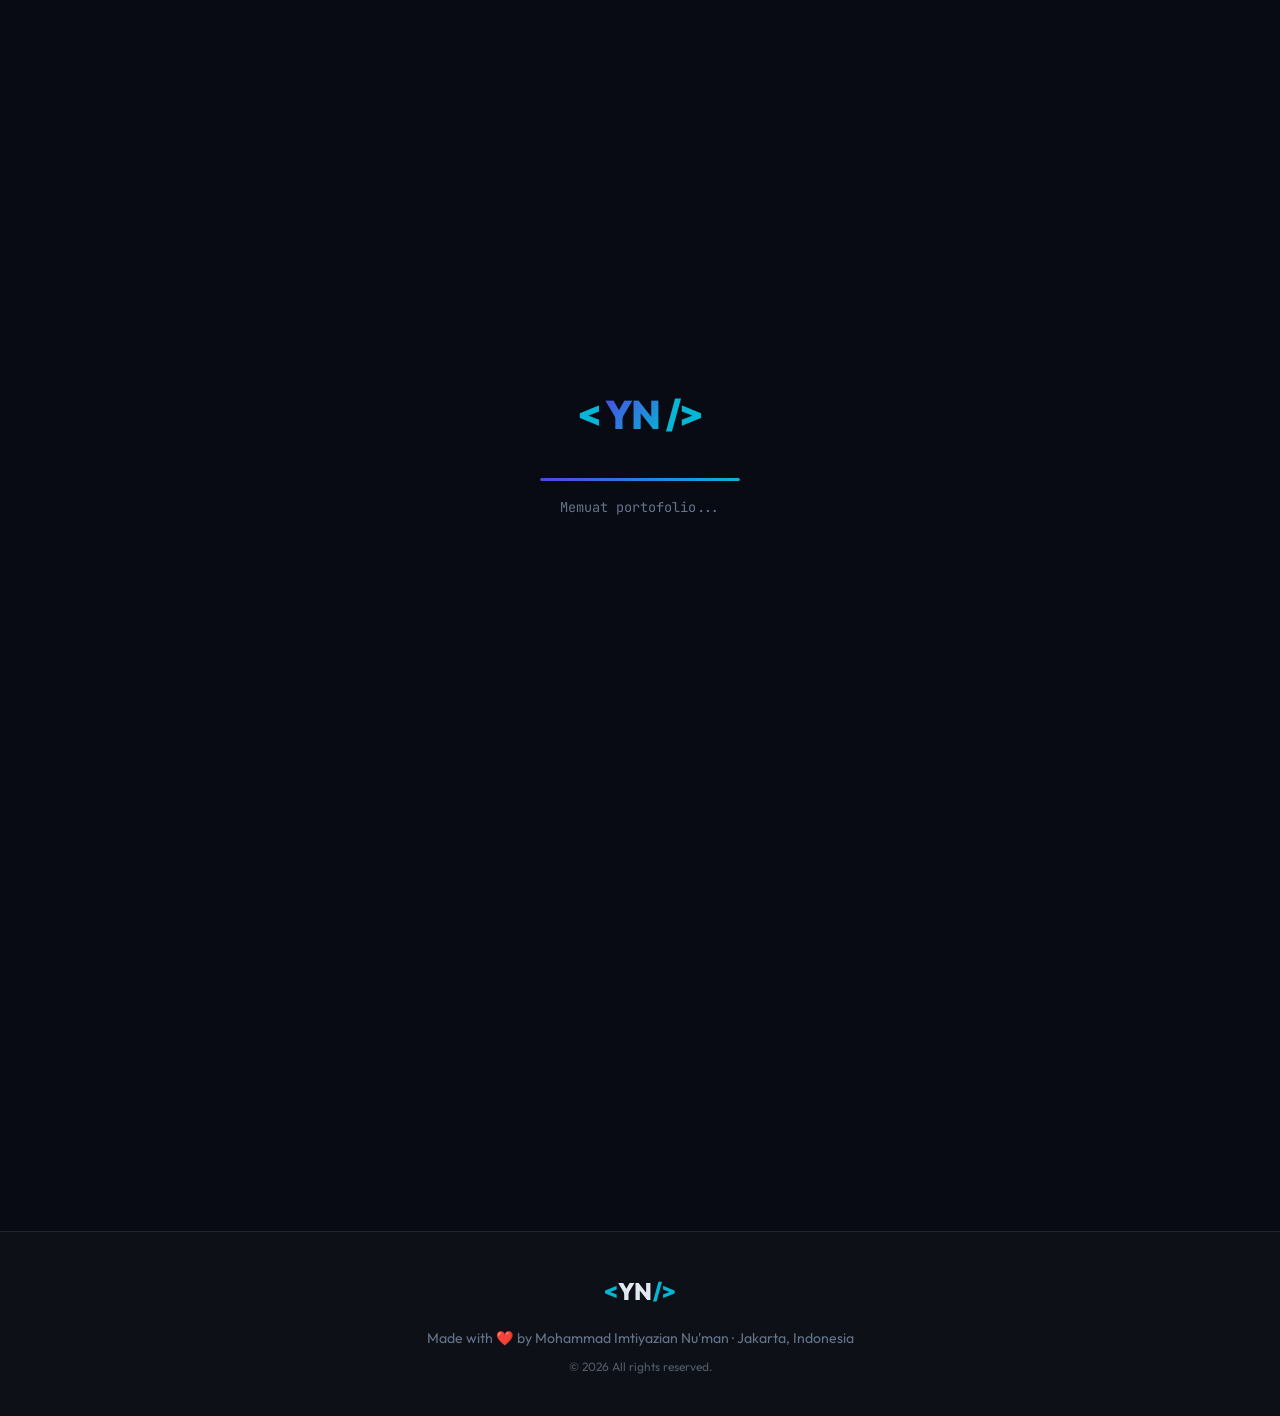
==== about.html @ c8ba0bfe "Add portfolio website Co-authored-by: Copilot <223556219+Copilot@users.noreply.github.com>" ====
<!DOCTYPE html>
<html lang="id" data-lang="id">
<head>
  <meta charset="UTF-8" />
  <meta name="viewport" content="width=device-width, initial-scale=1.0" />
  <title>Tentang Saya | Mohammad Imtiyazian Nu'man</title>
  <meta name="description" content="Tentang Mohammad Imtiyazian Nu'man - Mahasiswa Teknik Informatika, Web Developer, IT Professional." />
  <link rel="preconnect" href="https://fonts.googleapis.com" />
  <link rel="preconnect" href="https://fonts.gstatic.com" crossorigin />
  <link href="https://fonts.googleapis.com/css2?family=Outfit:wght@300;400;500;600;700;800;900&family=JetBrains+Mono:wght@400;500&display=swap" rel="stylesheet" />
  <link rel="stylesheet" href="style.css" />
</head>
<body>

  <!-- ========== CURSOR ========== -->
  <div class="cursor" id="cursor"></div>
  <div class="cursor-follower" id="cursorFollower"></div>

  <!-- ========== LOADER ========== -->
  <div class="loader" id="loader">
    <div class="loader-inner">
      <div class="loader-logo">
        <span class="loader-bracket">&lt;</span>
        <span class="loader-name">YN</span>
        <span class="loader-bracket">/&gt;</span>
      </div>
      <div class="loader-bar-wrapper">
        <div class="loader-bar" id="loaderBar"></div>
      </div>
      <p class="loader-text" data-i18n="loading">Memuat portofolio...</p>
    </div>
  </div>

  <!-- ========== NAVBAR ========== -->
  <nav class="navbar" id="navbar">
    <div class="nav-container">
      <a href="index.html" class="nav-logo">
        <span class="logo-bracket">&lt;</span>YN<span class="logo-bracket">/&gt;</span>
      </a>
      <ul class="nav-links" id="navLinks">
        <li><a href="about.html" class="nav-link active-nav" data-i18n="nav.about">Tentang</a></li>
        <li><a href="skills.html" class="nav-link" data-i18n="nav.skills">Skills</a></li>
        <li><a href="experience.html" class="nav-link" data-i18n="nav.experience">Pengalaman</a></li>
        <li><a href="education.html" class="nav-link" data-i18n="nav.education">Pendidikan</a></li>
        <li><a href="organization.html" class="nav-link" data-i18n="nav.organization">Organisasi</a></li>
        <li><a href="certifications.html" class="nav-link" data-i18n="nav.certifications">Sertifikasi</a></li>
        <li><a href="contact.html" class="nav-link nav-cta" data-i18n="nav.contact">Kontak</a></li>
      </ul>
      <div class="nav-right">
        <!-- Language Toggle (one-click) -->
        <button class="lang-toggle" id="langToggle" aria-label="Switch Language">
          <span class="lang-label" id="langLabel">ID</span>
          <span class="lang-divider">|</span>
          <span class="lang-other" id="langOther">EN</span>
        </button>
        <button class="hamburger" id="hamburger" aria-label="Menu">
          <span></span><span></span><span></span>
        </button>
      </div>
    </div>
  </nav>

  <!-- ========== MAIN CONTENT ========== -->
  <main class="page-main">
    <div class="container">

      <!-- Breadcrumb / Back -->
      <a href="index.html" class="page-nav-back" data-i18n="back.home">← Kembali ke Beranda</a>

      <!-- Page Hero Header -->
      <header class="page-hero" data-aos="fade-up">
        <div class="page-hero-badge">
          <span class="badge-dot"></span>
          <span>// 01. about_me</span>
        </div>
        <h1 class="page-hero-title">
          <span data-i18n="about.title">Tentang</span> <span class="gradient-text" data-i18n="about.title2">Saya</span>
        </h1>
        <p class="page-hero-sub" data-i18n="about.sub">
          Mengenal lebih dekat latar belakang, karakter, dan minat saya
        </p>
      </header>

      <!-- About Grid Content -->
      <div class="about-grid">
        <div class="about-text" data-aos="fade-right">
          <p class="about-paragraph" data-i18n="about.p1">
            Saya adalah <strong>mahasiswa tingkat akhir Teknik Informatika</strong> di Universitas Budi Luhur,
            Jakarta. Dengan latar belakang pendidikan di bidang <strong>Teknik Komputer dan Jaringan</strong>,
            saya memiliki fondasi yang kuat di dunia IT.
          </p>
          <p class="about-paragraph" data-i18n="about.p2">
            Saya memiliki pengalaman profesional selama <strong>1+ tahun</strong> sebagai KYC Agent di
            <strong>PT. GoTo Gojek Tokopedia</strong> dan pengalaman sebagai <strong>IT Consultant Intern</strong>
            di PT. Tijari Teknologi Automasi. Saya sangat passionate dalam Web Development,
            administrasi jaringan, dan pengembangan solusi IT.
          </p>
          <p class="about-paragraph" data-i18n="about.p3">
            Sebagai pribadi, saya adalah seorang <strong>pemikir logis</strong>, pekerja tim yang baik, dan
            mampu bekerja di bawah tekanan. Saya selalu berkomitmen untuk terus belajar dan berkembang
            secara profesional.
          </p>
          <div class="about-info-grid">
            <div class="info-item">
              <span class="info-label">📍 <span data-i18n="about.loc.label">Lokasi</span></span>
              <span class="info-value">Jakarta Barat</span>
            </div>
            <div class="info-item">
              <span class="info-label">🎓 <span data-i18n="about.status.label">Status</span></span>
              <span class="info-value" data-i18n="about.status.val">Mahasiswa Tingkat Akhir</span>
            </div>
            <div class="info-item">
              <span class="info-label">📧 Email</span>
              <a href="https://mail.google.com/mail/?view=cm&fs=1&to=mohammadzyan30@gmail.com" target="_blank" rel="noopener noreferrer" class="info-value">mohammadzyan30@gmail.com</a>
            </div>
            <div class="info-item">
              <span class="info-label">📱 Phone / WA</span>
              <a href="https://wa.me/6281382473906" target="_blank" rel="noopener noreferrer" class="info-value">081382473906</a>
            </div>
            <div class="info-item" style="grid-column: 1 / -1;">
              <span class="info-label">💼 LinkedIn</span>
              <a href="https://www.linkedin.com/in/imtiyazian" target="_blank" rel="noopener noreferrer" class="info-value" style="display: inline-flex; align-items: center; gap: 0.45rem;">
                <svg viewBox="0 0 24 24" fill="#0a66c2" width="16" height="16"><path d="M16 8a6 6 0 0 1 6 6v7h-4v-7a2 2 0 0 0-2-2 2 2 0 0 0-2 2v7h-4v-7a6 6 0 0 1 6-6z"/><rect x="2" y="9" width="4" height="12"/><circle cx="4" cy="4" r="2"/></svg>
                <span>linkedin.com/in/imtiyazian</span>
              </a>
            </div>
          </div>

          <div style="margin-top: 2rem; display: flex; gap: 1rem; flex-wrap: wrap;">
            <a href="CV/CV-MOHAMMAD%20IMTIYAZIAN%20NU'MAN.pdf" target="_blank" class="btn btn-ghost" id="about-cv-btn">
              <svg viewBox="0 0 24 24" fill="none" stroke="currentColor" stroke-width="2" width="17" height="17"><path d="M14 2H6a2 2 0 0 0-2 2v16a2 2 0 0 0 2 2h12a2 2 0 0 0 2-2V8z"/><polyline points="14 2 14 8 20 8"/><line x1="16" y1="13" x2="8" y2="13"/><line x1="16" y1="17" x2="8" y2="17"/></svg>
              <span data-i18n="hero.cta.cv">Lihat CV</span>
            </a>
            <a href="skills.html" class="btn btn-primary">
              <span data-i18n="nav.skills">Skills</span>
              <svg viewBox="0 0 24 24" fill="none" stroke="currentColor" stroke-width="2" width="17" height="17"><path d="M5 12h14M12 5l7 7-7 7"/></svg>
            </a>
          </div>
        </div>

        <div class="about-traits" data-aos="fade-left">
          <div class="about-profile-card glass-card" style="margin-bottom: 1.5rem; text-align: center; padding: 2rem;">
            <div style="width: 140px; height: 140px; border-radius: 50%; overflow: hidden; margin: 0 auto 1.25rem; border: 3px solid rgba(6,182,212,0.4); box-shadow: 0 0 25px rgba(6,182,212,0.25);">
              <img src="image/zian.jpeg" alt="Mohammad Imtiyazian Nu'man" style="width: 100%; height: 100%; object-fit: cover; object-position: center 48%; display: block;" />
            </div>
            <h3 style="font-size: 1.25rem; font-weight: 700; color: var(--text);">Mohammad Imtiyazian Nu'man</h3>
            <p style="color: var(--secondary); font-size: 0.9rem; font-weight: 500; margin-top: 0.25rem;">IT Professional & Web Developer</p>
            <div style="margin-top: 1.25rem; display: flex; justify-content: center;">
              <a href="https://www.linkedin.com/in/imtiyazian" target="_blank" rel="noopener noreferrer" class="btn btn-ghost" style="padding: 0.5rem 1.4rem; font-size: 0.85rem; height: 38px; border-color: rgba(10, 102, 194, 0.4); color: #60a5fa;">
                <svg viewBox="0 0 24 24" fill="#0a66c2" width="16" height="16"><path d="M16 8a6 6 0 0 1 6 6v7h-4v-7a2 2 0 0 0-2-2 2 2 0 0 0-2 2v7h-4v-7a6 6 0 0 1 6-6z"/><rect x="2" y="9" width="4" height="12"/><circle cx="4" cy="4" r="2"/></svg>
                <span>Lihat Profil LinkedIn</span>
              </a>
            </div>
          </div>

          <div class="traits-card glass-card">
            <h3 class="traits-title" data-i18n="about.traits.title">Karakter</h3>
            <div class="trait-list">
              <div class="trait-item">
                <div class="trait-icon">🧠</div>
                <div>
                  <div class="trait-name" data-i18n="trait1.name">Pemikir Logis</div>
                  <div class="trait-desc" data-i18n="trait1.desc">Analitis dalam memecahkan masalah</div>
                </div>
              </div>
              <div class="trait-item">
                <div class="trait-icon">🤝</div>
                <div>
                  <div class="trait-name" data-i18n="trait2.name">Team Player</div>
                  <div class="trait-desc" data-i18n="trait2.desc">Kolaboratif dan komunikatif</div>
                </div>
              </div>
              <div class="trait-item">
                <div class="trait-icon">⚡</div>
                <div>
                  <div class="trait-name" data-i18n="trait3.name">Fast Learner</div>
                  <div class="trait-desc" data-i18n="trait3.desc">Cepat adaptasi & belajar hal baru</div>
                </div>
              </div>
              <div class="trait-item">
                <div class="trait-icon">🎯</div>
                <div>
                  <div class="trait-name" data-i18n="trait4.name">Detail-Oriented</div>
                  <div class="trait-desc" data-i18n="trait4.desc">Teliti dan bertanggung jawab</div>
                </div>
              </div>
              <div class="trait-item">
                <div class="trait-icon">💪</div>
                <div>
                  <div class="trait-name" data-i18n="trait5.name">Tahan Tekanan</div>
                  <div class="trait-desc" data-i18n="trait5.desc">Konsisten dalam deadline ketat</div>
                </div>
              </div>
            </div>
          </div>
        </div>
      </div>

    </div>
  </main>

  <!-- ========== FOOTER ========== -->
  <footer class="footer">
    <div class="container">
      <div class="footer-content">
        <div class="footer-logo">
          <span class="logo-bracket">&lt;</span>YN<span class="logo-bracket">/&gt;</span>
        </div>
        <p class="footer-text">
          Made with ❤️ by Mohammad Imtiyazian Nu'man · Jakarta, Indonesia
        </p>
        <p class="footer-copy">© 2026 All rights reserved.</p>
      </div>
    </div>
  </footer>

  <script src="script.js"></script>
</body>
</html>
---- style.css ----
/* ==========================================
   ROOT & RESET
   ========================================== */
*, *::before, *::after {
  margin: 0;
  padding: 0;
  box-sizing: border-box;
}

:root {
  --primary: #4f46e5;
  --primary-light: #6366f1;
  --secondary: #06b6d4;
  --accent: #a78bfa;
  --success: #10b981;
  --danger: #f43f5e;
  --warning: #f97316;

  --bg: #080b14;
  --bg-2: #0d1117;
  --bg-card: rgba(255,255,255,0.03);
  --bg-card-hover: rgba(255,255,255,0.06);
  --border: rgba(255,255,255,0.08);
  --border-hover: rgba(99,102,241,0.4);

  --text: #e2e8f0;
  --text-muted: #64748b;
  --text-subtle: #94a3b8;

  --font: 'Outfit', sans-serif;
  --font-mono: 'JetBrains Mono', monospace;

  --radius: 16px;
  --radius-sm: 8px;
  --radius-lg: 24px;
  --radius-xl: 32px;

  --shadow: 0 4px 24px rgba(0,0,0,0.4);
  --shadow-lg: 0 8px 48px rgba(0,0,0,0.6);
  --shadow-glow: 0 0 40px rgba(79,70,229,0.15);

  --transition: all 0.3s cubic-bezier(0.4, 0, 0.2, 1);
  --transition-fast: all 0.15s ease;
  --transition-slow: all 0.5s cubic-bezier(0.4, 0, 0.2, 1);
}

html {
  scroll-behavior: smooth;
  overflow-x: hidden;
}

body {
  font-family: var(--font);
  background: var(--bg);
  color: var(--text);
  overflow-x: hidden;
  line-height: 1.6;
  cursor: none;
}

::selection {
  background: rgba(79,70,229,0.4);
  color: white;
}

img { max-width: 100%; }

a {
  text-decoration: none;
  color: inherit;
}

/* ==========================================
   SCROLLBAR
   ========================================== */
::-webkit-scrollbar { width: 6px; }
::-webkit-scrollbar-track { background: var(--bg); }
::-webkit-scrollbar-thumb {
  background: linear-gradient(180deg, var(--primary), var(--secondary));
  border-radius: 3px;
}

/* ==========================================
   CUSTOM CURSOR
   ========================================== */
.cursor {
  width: 10px;
  height: 10px;
  background: var(--secondary);
  border-radius: 50%;
  position: fixed;
  top: 0; left: 0;
  pointer-events: none;
  z-index: 9999;
  transform: translate(-50%, -50%);
  transition: transform 0.1s ease, background 0.3s;
  mix-blend-mode: screen;
}

.cursor-follower {
  width: 32px;
  height: 32px;
  border: 1.5px solid rgba(99,102,241,0.6);
  border-radius: 50%;
  position: fixed;
  top: 0; left: 0;
  pointer-events: none;
  z-index: 9998;
  transform: translate(-50%, -50%);
  transition: all 0.15s cubic-bezier(0.4, 0, 0.2, 1);
}

.cursor.active {
  transform: translate(-50%, -50%) scale(2);
  background: var(--primary);
}

.cursor-follower.active {
  width: 48px;
  height: 48px;
  border-color: var(--primary);
  opacity: 0.5;
}

/* ==========================================
   LOADER
   ========================================== */
.loader {
  position: fixed;
  inset: 0;
  background: var(--bg);
  z-index: 10000;
  display: flex;
  align-items: center;
  justify-content: center;
  transition: opacity 0.6s ease, visibility 0.6s ease;
}

.loader.hidden {
  opacity: 0;
  visibility: hidden;
}

.loader-inner {
  text-align: center;
}

.loader-logo {
  font-size: 2.5rem;
  font-weight: 800;
  margin-bottom: 2rem;
  letter-spacing: -1px;
}

.loader-bracket {
  color: var(--secondary);
}

.loader-name {
  background: linear-gradient(135deg, var(--primary), var(--secondary));
  -webkit-background-clip: text;
  -webkit-text-fill-color: transparent;
  background-clip: text;
}

.loader-bar-wrapper {
  width: 200px;
  height: 3px;
  background: rgba(255,255,255,0.08);
  border-radius: 99px;
  overflow: hidden;
  margin: 0 auto 1rem;
}

.loader-bar {
  height: 100%;
  background: linear-gradient(90deg, var(--primary), var(--secondary));
  border-radius: 99px;
  width: 0%;
  animation: loadProgress 1.5s ease forwards;
}

@keyframes loadProgress {
  0% { width: 0%; }
  100% { width: 100%; }
}

.loader-text {
  color: var(--text-muted);
  font-size: 0.85rem;
  font-family: var(--font-mono);
}

/* ==========================================
   NAVBAR
   ========================================== */
.navbar {
  position: fixed;
  top: 0;
  left: 0;
  right: 0;
  z-index: 1000;
  padding: 1rem 0;
  transition: var(--transition);
}

.navbar.scrolled {
  background: rgba(8,11,20,0.85);
  backdrop-filter: blur(20px);
  -webkit-backdrop-filter: blur(20px);
  border-bottom: 1px solid var(--border);
  padding: 0.75rem 0;
}

.nav-container {
  max-width: 1200px;
  margin: 0 auto;
  padding: 0 2rem;
  display: flex;
  align-items: center;
  justify-content: space-between;
}

.nav-logo {
  font-size: 1.4rem;
  font-weight: 800;
  letter-spacing: -1px;
  cursor: pointer;
}

.logo-bracket {
  color: var(--secondary);
}

.nav-links {
  list-style: none;
  display: flex;
  align-items: center;
  gap: 0.25rem;
}

.nav-link {
  padding: 0.5rem 0.9rem;
  font-size: 0.9rem;
  font-weight: 500;
  color: var(--text-subtle);
  border-radius: var(--radius-sm);
  transition: var(--transition-fast);
  position: relative;
}

.nav-link::after {
  content: '';
  position: absolute;
  bottom: 2px;
  left: 50%;
  transform: translateX(-50%);
  width: 0;
  height: 2px;
  background: linear-gradient(90deg, var(--primary), var(--secondary));
  border-radius: 99px;
  transition: width 0.3s ease;
}

.nav-link:hover {
  color: var(--text);
}

.nav-link:hover::after {
  width: 70%;
}

.nav-link.nav-cta {
  background: linear-gradient(135deg, var(--primary), var(--primary-light));
  color: white;
  padding: 0.5rem 1.2rem;
  border-radius: 99px;
  font-weight: 600;
}

.nav-link.nav-cta::after { display: none; }

.nav-link.nav-cta:hover {
  transform: translateY(-1px);
  box-shadow: 0 4px 16px rgba(79,70,229,0.4);
}

/* Language Toggle (one-click pill) */
.lang-toggle {
  display: flex;
  align-items: center;
  gap: 0.35rem;
  background: rgba(255,255,255,0.05);
  border: 1px solid var(--border);
  border-radius: 99px;
  padding: 0.38rem 0.9rem;
  cursor: none;
  color: var(--text-subtle);
  font-family: var(--font);
  font-size: 0.82rem;
  font-weight: 600;
  transition: var(--transition);
  white-space: nowrap;
  position: relative;
  overflow: hidden;
}

.lang-toggle::before {
  content: '';
  position: absolute;
  inset: 0;
  background: linear-gradient(135deg, rgba(79,70,229,0.15), rgba(6,182,212,0.15));
  opacity: 0;
  transition: opacity 0.3s;
}

.lang-toggle:hover::before { opacity: 1; }

.lang-toggle:hover {
  border-color: var(--primary);
  color: var(--text);
  transform: translateY(-1px);
  box-shadow: 0 4px 12px rgba(79,70,229,0.2);
}

.lang-toggle:active { transform: scale(0.96); }

.lang-label {
  color: var(--secondary);
  font-weight: 700;
}

.lang-divider {
  color: var(--border);
  font-weight: 300;
  margin: 0 0.1rem;
}

.lang-other {
  color: var(--text-muted);
  font-weight: 500;
}

.nav-right {
  display: flex;
  align-items: center;
  gap: 0.75rem;
}

.hamburger {
  display: none;
  flex-direction: column;
  gap: 5px;
  background: none;
  border: none;
  cursor: none;
  padding: 4px;
}

.hamburger span {
  display: block;
  width: 24px;
  height: 2px;
  background: var(--text);
  border-radius: 99px;
  transition: var(--transition);
}

.hamburger.open span:nth-child(1) {
  transform: translateY(7px) rotate(45deg);
}
.hamburger.open span:nth-child(2) {
  opacity: 0;
}
.hamburger.open span:nth-child(3) {
  transform: translateY(-7px) rotate(-45deg);
}

/* ==========================================
   HERO
   ========================================== */
.hero {
  min-height: 100vh;
  display: flex;
  align-items: center;
  position: relative;
  overflow: hidden;
  padding: 6rem 0 4rem;
}

.hero-bg {
  position: absolute;
  inset: 0;
  pointer-events: none;
}

.hero-grid {
  position: absolute;
  inset: 0;
  background-image:
    linear-gradient(rgba(255,255,255,0.03) 1px, transparent 1px),
    linear-gradient(90deg, rgba(255,255,255,0.03) 1px, transparent 1px);
  background-size: 60px 60px;
  mask-image: radial-gradient(ellipse 80% 80% at 50% 0%, black 30%, transparent 100%);
}

.hero-orb {
  position: absolute;
  border-radius: 50%;
  filter: blur(80px);
  opacity: 0.12;
}

.hero-orb-1 {
  width: 600px; height: 600px;
  top: -150px; left: -100px;
  background: var(--primary);
  animation: orbFloat 8s ease-in-out infinite;
}

.hero-orb-2 {
  width: 400px; height: 400px;
  top: 100px; right: 0;
  background: var(--secondary);
  animation: orbFloat 10s ease-in-out infinite reverse;
}

.hero-orb-3 {
  width: 300px; height: 300px;
  bottom: 0; left: 40%;
  background: var(--accent);
  animation: orbFloat 12s ease-in-out infinite;
}

@keyframes orbFloat {
  0%, 100% { transform: translateY(0) scale(1); }
  50% { transform: translateY(-30px) scale(1.05); }
}

.hero-container {
  max-width: 1200px;
  margin: 0 auto;
  padding: 0 2rem;
  display: grid;
  grid-template-columns: 1fr 1fr;
  gap: 4rem;
  align-items: center;
  position: relative;
  z-index: 1;
}

.hero-badge {
  display: inline-flex;
  align-items: center;
  gap: 0.5rem;
  background: rgba(16,185,129,0.1);
  border: 1px solid rgba(16,185,129,0.25);
  color: var(--success);
  padding: 0.4rem 1rem;
  border-radius: 99px;
  font-size: 0.8rem;
  font-weight: 500;
  margin-bottom: 1.5rem;
}

.badge-dot {
  width: 8px;
  height: 8px;
  background: var(--success);
  border-radius: 50%;
  animation: pulse-dot 2s ease-in-out infinite;
}

@keyframes pulse-dot {
  0%, 100% { opacity: 1; transform: scale(1); }
  50% { opacity: 0.5; transform: scale(0.8); }
}

/* Hero Name Block - Wide Horizontal */
.hero-name-block {
  margin-bottom: 1.5rem;
}

.hero-greeting {
  font-size: 1.1rem;
  font-weight: 500;
  color: var(--text-muted);
  margin-bottom: 0.25rem;
  font-family: var(--font-mono);
  letter-spacing: 2px;
  text-transform: uppercase;
}

.hero-title {
  display: flex;
  flex-wrap: wrap;
  gap: 0.3em;
  align-items: baseline;
  line-height: 1.1;
  margin: 0;
}

.name-word {
  display: inline-block;
  font-weight: 900;
  letter-spacing: -2px;
  white-space: nowrap;
}

.name-word-1 {
  font-size: clamp(2.2rem, 4.5vw, 3.8rem);
  color: var(--text);
}

.name-word-2 {
  font-size: clamp(2.2rem, 4.5vw, 3.8rem);
  background: linear-gradient(135deg, var(--primary-light), var(--secondary));
  -webkit-background-clip: text;
  -webkit-text-fill-color: transparent;
  background-clip: text;
}

.name-word-3 {
  font-size: clamp(2.2rem, 4.5vw, 3.8rem);
  background: linear-gradient(135deg, var(--secondary), var(--accent));
  -webkit-background-clip: text;
  -webkit-text-fill-color: transparent;
  background-clip: text;
}

.name-apostrophe {
  -webkit-text-fill-color: inherit;
}

.gradient-text {
  background: linear-gradient(135deg, var(--primary-light), var(--secondary));
  -webkit-background-clip: text;
  -webkit-text-fill-color: transparent;
  background-clip: text;
}

.gradient-text-2 {
  background: linear-gradient(135deg, var(--secondary), var(--accent));
  -webkit-background-clip: text;
  -webkit-text-fill-color: transparent;
  background-clip: text;
}

.hero-roles {
  font-family: var(--font-mono);
  font-size: 1rem;
  color: var(--text-subtle);
  margin-bottom: 1.5rem;
  padding: 0.8rem 1.2rem;
  background: rgba(255,255,255,0.03);
  border: 1px solid var(--border);
  border-radius: var(--radius-sm);
  display: inline-block;
}

.role-prefix, .role-suffix {
  color: var(--text-muted);
}

.typed-text {
  color: var(--secondary);
  font-weight: 500;
}

.type-cursor {
  color: var(--secondary);
  animation: blink 1s step-end infinite;
}

@keyframes blink {
  0%, 100% { opacity: 1; }
  50% { opacity: 0; }
}

.hero-desc {
  color: var(--text-subtle);
  font-size: 1.05rem;
  line-height: 1.75;
  margin-bottom: 2rem;
  max-width: 480px;
}

.hero-desc strong {
  color: var(--text);
}

.hero-actions {
  display: flex;
  gap: 1rem;
  margin-bottom: 3rem;
  flex-wrap: wrap;
}

.btn {
  display: inline-flex;
  align-items: center;
  justify-content: center;
  gap: 0.55rem;
  padding: 0.75rem 1.6rem;
  border-radius: 99px;
  font-weight: 600;
  font-size: 0.95rem;
  line-height: 1;
  transition: var(--transition);
  border: none;
  cursor: none;
  font-family: var(--font);
  white-space: nowrap;
  text-decoration: none;
  flex-shrink: 0;
}

.btn svg {
  width: 17px !important;
  height: 17px !important;
  max-width: 17px;
  max-height: 17px;
  flex-shrink: 0;
  display: block;
}

#hero-contact-btn {
  white-space: nowrap;
}

.btn-primary {
  background: linear-gradient(135deg, var(--primary), var(--primary-light));
  color: white;
  box-shadow: 0 4px 20px rgba(79,70,229,0.3);
}

.btn-primary:hover {
  transform: translateY(-2px);
  box-shadow: 0 8px 32px rgba(79,70,229,0.5);
}

.btn-ghost {
  background: transparent;
  color: var(--text);
  border: 1.5px solid var(--border);
}

.btn-ghost:hover {
  border-color: var(--primary);
  color: var(--primary-light);
  background: rgba(79,70,229,0.08);
}

.btn-full { width: 100%; justify-content: center; }

.hero-stats {
  display: flex;
  gap: 2rem;
  align-items: center;
}

.stat-item {
  text-align: center;
}

.stat-num {
  display: block;
  font-size: 1.8rem;
  font-weight: 800;
  background: linear-gradient(135deg, var(--primary-light), var(--secondary));
  -webkit-background-clip: text;
  -webkit-text-fill-color: transparent;
  background-clip: text;
}

.stat-label {
  font-size: 0.75rem;
  color: var(--text-muted);
  text-transform: uppercase;
  letter-spacing: 0.5px;
}

.stat-divider {
  width: 1px;
  height: 40px;
  background: var(--border);
}

/* Avatar */
.hero-visual {
  display: flex;
  justify-content: center;
  align-items: center;
  margin-top: -1.5rem;
}

.avatar-wrapper {
  position: relative;
  width: 340px;
  height: 340px;
}

.avatar-ring {
  position: absolute;
  border-radius: 50%;
  border: 1px solid;
  top: 50%; left: 50%;
  transform: translate(-50%, -50%);
  animation: ringRotate 20s linear infinite;
}

.ring-1 {
  width: 340px; height: 340px;
  border-color: rgba(99,102,241,0.2);
}

.ring-2 {
  width: 280px; height: 280px;
  border-color: rgba(6,182,212,0.2);
  animation-direction: reverse;
  animation-duration: 15s;
}

.ring-3 {
  width: 220px; height: 220px;
  border-color: rgba(167,139,250,0.15);
  animation-duration: 10s;
}

@keyframes ringRotate {
  from { transform: translate(-50%, -50%) rotate(0deg); }
  to { transform: translate(-50%, -50%) rotate(360deg); }
}

.avatar-card {
  position: absolute;
  top: 50%; left: 50%;
  transform: translate(-50%, -50%);
  width: 190px;
  height: 190px;
  border-radius: 50%;
  overflow: hidden;
  border: 3px solid rgba(6, 182, 212, 0.4);
  box-shadow: 0 0 25px rgba(6, 182, 212, 0.25), 0 0 0 1px rgba(99, 102, 241, 0.3), 0 12px 35px rgba(0, 0, 0, 0.6);
  background: #0d1117;
  animation: avatarFloat 4s ease-in-out infinite;
}

.avatar-photo {
  width: 100%;
  height: 100%;
  object-fit: cover;
  object-position: center 48%;
  display: block;
  transition: transform 0.4s cubic-bezier(0.4, 0, 0.2, 1);
}

.avatar-card:hover .avatar-photo {
  transform: scale(1.08);
}

.avatar-svg {
  width: 100%;
  height: 100%;
}

@keyframes avatarFloat {
  0%, 100% { transform: translate(-50%, -50%) translateY(0); }
  50% { transform: translate(-50%, -50%) translateY(-10px); }
}

.float-badge {
  position: absolute;
  background: rgba(13,17,23,0.9);
  backdrop-filter: blur(12px);
  border: 1px solid var(--border);
  border-radius: var(--radius-sm);
  padding: 0.5rem 0.9rem;
  font-size: 0.78rem;
  font-weight: 600;
  display: flex;
  align-items: center;
  gap: 0.4rem;
  color: var(--text);
  animation: badgeFloat 3s ease-in-out infinite;
  white-space: nowrap;
}

.float-badge svg { color: var(--secondary); }

.float-badge-1 {
  top: 20%; left: -10%;
  animation-delay: 0s;
}

.float-badge-2 {
  bottom: 25%; right: -8%;
  animation-delay: 1s;
}

.float-badge-3 {
  top: 70%; left: -5%;
  animation-delay: 2s;
}

@keyframes badgeFloat {
  0%, 100% { transform: translateY(0); }
  50% { transform: translateY(-8px); }
}

/* Scroll Indicator */
.scroll-indicator {
  position: absolute;
  bottom: 2rem;
  left: 50%;
  transform: translateX(-50%);
  width: 26px;
  height: 42px;
  border: 2px solid rgba(255,255,255,0.2);
  border-radius: 99px;
  display: flex;
  justify-content: center;
  padding: 6px;
}

.scroll-dot {
  width: 4px;
  height: 4px;
  background: var(--secondary);
  border-radius: 50%;
  animation: scrollDown 2s ease-in-out infinite;
}

@keyframes scrollDown {
  0% { transform: translateY(0); opacity: 1; }
  100% { transform: translateY(16px); opacity: 0; }
}

/* ==========================================
   SECTIONS
   ========================================== */
.section {
  padding: 6rem 0;
  position: relative;
}

.section-dark {
  background: var(--bg-2);
}

.container {
  max-width: 1200px;
  margin: 0 auto;
  padding: 0 2rem;
}

.section-header {
  text-align: center;
  margin-bottom: 4rem;
}

.section-tag {
  font-family: var(--font-mono);
  font-size: 0.85rem;
  color: var(--secondary);
  display: block;
  margin-bottom: 0.75rem;
}

.section-title {
  font-size: clamp(1.8rem, 4vw, 2.8rem);
  font-weight: 800;
  letter-spacing: -1px;
  line-height: 1.2;
}

.section-subtitle {
  color: var(--text-muted);
  margin-top: 0.75rem;
  font-size: 1rem;
}

/* Glass Card */
.glass-card {
  background: var(--bg-card);
  border: 1px solid var(--border);
  border-radius: var(--radius);
  transition: var(--transition);
  backdrop-filter: blur(12px);
}

.glass-card:hover {
  background: var(--bg-card-hover);
  border-color: var(--border-hover);
  transform: translateY(-4px);
  box-shadow: var(--shadow-lg), var(--shadow-glow);
}

/* ==========================================
   ABOUT
   ========================================== */
.about-grid {
  display: grid;
  grid-template-columns: 1fr 1fr;
  gap: 3rem;
  align-items: start;
}

.about-paragraph {
  color: var(--text-subtle);
  line-height: 1.8;
  margin-bottom: 1.25rem;
  font-size: 1rem;
}

.about-paragraph strong {
  color: var(--text);
}

.about-info-grid {
  display: grid;
  grid-template-columns: 1fr 1fr;
  gap: 1rem;
  margin-top: 2rem;
}

.info-item {
  display: flex;
  flex-direction: column;
  gap: 0.25rem;
  padding: 0.9rem;
  background: var(--bg-card);
  border: 1px solid var(--border);
  border-radius: var(--radius-sm);
}

.info-label {
  font-size: 0.78rem;
  color: var(--text-muted);
}

.info-value {
  font-size: 0.9rem;
  font-weight: 500;
  color: var(--text);
  word-break: break-all;
}

a.info-value {
  text-decoration: none;
  transition: color 0.2s ease;
}

a.info-value:hover {
  color: var(--secondary);
}

.traits-card {
  padding: 1.75rem;
}

.traits-title {
  font-size: 1.1rem;
  font-weight: 700;
  margin-bottom: 1.5rem;
  color: var(--text);
}

.trait-list {
  display: flex;
  flex-direction: column;
  gap: 1.1rem;
}

.trait-item {
  display: flex;
  align-items: center;
  gap: 1rem;
}

.trait-icon {
  font-size: 1.4rem;
  flex-shrink: 0;
  width: 44px;
  height: 44px;
  background: rgba(255,255,255,0.04);
  border-radius: var(--radius-sm);
  display: flex;
  align-items: center;
  justify-content: center;
}

.trait-name {
  font-weight: 600;
  font-size: 0.92rem;
  color: var(--text);
}

.trait-desc {
  font-size: 0.8rem;
  color: var(--text-muted);
}

/* ==========================================
   SKILLS
   ========================================== */
.skills-grid {
  display: grid;
  grid-template-columns: repeat(auto-fill, minmax(260px, 1fr));
  gap: 1.25rem;
  margin-bottom: 3rem;
}

.skill-card {
  padding: 1.5rem;
}

.skill-card-wide {
  grid-column: span 2;
}

.skill-card-header {
  display: flex;
  align-items: center;
  gap: 1rem;
  margin-bottom: 1.25rem;
}

.skill-icon-wrap {
  width: 44px;
  height: 44px;
  border-radius: var(--radius-sm);
  background: rgba(from var(--icon-color) r g b / 0.15);
  border: 1px solid rgba(from var(--icon-color) r g b / 0.2);
  display: flex;
  align-items: center;
  justify-content: center;
  flex-shrink: 0;
}

.skill-icon {
  color: var(--icon-color);
  width: 20px;
  height: 20px;
}

.skill-category {
  font-size: 1rem;
  font-weight: 700;
  color: var(--text);
}

.skill-tags {
  display: flex;
  flex-wrap: wrap;
  gap: 0.5rem;
}

.skill-tag {
  padding: 0.3rem 0.8rem;
  border-radius: 99px;
  font-size: 0.78rem;
  font-weight: 500;
  background: rgba(from var(--tag-color) r g b / 0.12);
  color: var(--tag-color);
  border: 1px solid rgba(from var(--tag-color) r g b / 0.25);
  transition: var(--transition-fast);
}

.skill-tag:hover {
  background: rgba(from var(--tag-color) r g b / 0.25);
  transform: translateY(-1px);
}

/* Skill Bars */
.skill-bars {
  background: var(--bg-card);
  border: 1px solid var(--border);
  border-radius: var(--radius);
  padding: 2rem;
}

.skill-bars-title {
  font-size: 1.1rem;
  font-weight: 700;
  margin-bottom: 1.5rem;
  color: var(--text);
}

.bar-list {
  display: flex;
  flex-direction: column;
  gap: 1.25rem;
}

.bar-item {}

.bar-label {
  display: flex;
  justify-content: space-between;
  font-size: 0.88rem;
  margin-bottom: 0.5rem;
  color: var(--text-subtle);
}

.bar-pct {
  font-family: var(--font-mono);
  font-size: 0.8rem;
  color: var(--text-muted);
}

.bar-track {
  height: 6px;
  background: rgba(255,255,255,0.05);
  border-radius: 99px;
  overflow: hidden;
}

.bar-fill {
  height: 100%;
  width: 0%;
  background: linear-gradient(90deg, var(--bar-color), color-mix(in srgb, var(--bar-color) 60%, white 40%));
  border-radius: 99px;
  transition: width 1.5s cubic-bezier(0.4, 0, 0.2, 1);
  box-shadow: 0 0 8px var(--bar-color);
}

/* ==========================================
   EXPERIENCE TIMELINE
   ========================================== */
.timeline {
  position: relative;
  max-width: 900px;
  margin: 0 auto;
}

.timeline::before {
  content: '';
  position: absolute;
  left: 50%;
  top: 0;
  bottom: 0;
  width: 2px;
  background: linear-gradient(180deg, var(--primary), var(--secondary), transparent);
  transform: translateX(-50%);
}

.timeline-item {
  display: grid;
  grid-template-columns: 1fr 40px 1fr;
  gap: 0;
  margin-bottom: 3rem;
  position: relative;
}

.timeline-item:nth-child(odd) .timeline-content {
  grid-column: 1;
  grid-row: 1;
  text-align: right;
  padding-right: 2.5rem;
}

.timeline-item:nth-child(odd) .timeline-dot {
  grid-column: 2;
}

.timeline-item:nth-child(even) .timeline-content {
  grid-column: 3;
  grid-row: 1;
  text-align: left;
  padding-left: 2.5rem;
}

.timeline-item:nth-child(even) .timeline-dot {
  grid-column: 2;
}

.timeline-dot {
  width: 14px;
  height: 14px;
  background: linear-gradient(135deg, var(--primary), var(--secondary));
  border-radius: 50%;
  border: 3px solid var(--bg);
  position: absolute;
  left: 50%;
  top: 1.5rem;
  transform: translateX(-50%);
  box-shadow: 0 0 12px rgba(79,70,229,0.5);
  z-index: 1;
}

.timeline-content {
  padding: 1.5rem;
}

.timeline-header {
  display: flex;
  flex-direction: column;
  gap: 0.6rem;
  margin-bottom: 1.25rem;
}

.timeline-role {
  font-size: 1.15rem;
  font-weight: 700;
  color: var(--text);
}

.timeline-company {
  display: flex;
  align-items: center;
  gap: 0.5rem;
  font-size: 0.88rem;
  color: var(--text-muted);
  flex-wrap: wrap;
}

.company-logo {
  width: 34px;
  height: 34px;
  border-radius: 8px;
  overflow: hidden;
  display: inline-flex;
  align-items: center;
  justify-content: center;
  border: 1px solid rgba(255, 255, 255, 0.15);
  box-shadow: 0 4px 12px rgba(0, 0, 0, 0.35);
  flex-shrink: 0;
  transition: transform 0.25s ease;
}

.timeline-content:hover .company-logo {
  transform: scale(1.08);
}

.company-logo.logo-goto {
  background: #00aa13;
  padding: 2px;
}

.company-logo.logo-tijari {
  background: #ffffff;
  padding: 3px;
}

.company-logo img {
  width: 100%;
  height: 100%;
  object-fit: contain;
  display: block;
}

.company-badge {
  width: 32px;
  height: 32px;
  border-radius: var(--radius-sm);
  background: rgba(from var(--badge-color) r g b / 0.15);
  color: var(--badge-color);
  border: 1px solid rgba(from var(--badge-color) r g b / 0.3);
  font-size: 0.65rem;
  font-weight: 800;
  display: flex;
  align-items: center;
  justify-content: center;
}

.timeline-meta {
  display: flex;
  flex-direction: column;
  gap: 0.35rem;
  align-items: flex-start;
}

.timeline-type {
  font-size: 0.72rem;
  font-weight: 600;
  padding: 0.25rem 0.65rem;
  border-radius: 99px;
  text-transform: uppercase;
  letter-spacing: 0.5px;
}

.full-time {
  background: rgba(16,185,129,0.12);
  color: var(--success);
  border: 1px solid rgba(16,185,129,0.25);
}

.internship {
  background: rgba(6,182,212,0.12);
  color: var(--secondary);
  border: 1px solid rgba(6,182,212,0.25);
}

.timeline-date, .timeline-loc {
  font-size: 0.8rem;
  color: var(--text-muted);
  font-family: var(--font-mono);
}

.timeline-list {
  list-style: none;
  padding: 0;
  margin-bottom: 1rem;
}

.timeline-list li {
  font-size: 0.88rem;
  color: var(--text-subtle);
  padding: 0.35rem 0;
  padding-left: 1.2rem;
  position: relative;
  line-height: 1.6;
}

.timeline-list li::before {
  content: '▸';
  position: absolute;
  left: 0;
  color: var(--secondary);
  font-size: 0.75rem;
}

.timeline-tags {
  display: flex;
  flex-wrap: wrap;
  gap: 0.4rem;
}

.tl-tag {
  font-size: 0.72rem;
  padding: 0.2rem 0.6rem;
  border-radius: 99px;
  background: rgba(79,70,229,0.1);
  color: var(--primary-light);
  border: 1px solid rgba(79,70,229,0.2);
  font-weight: 500;
}

/* Make timeline right-side proper alignment */
.timeline-item:nth-child(odd) .timeline-list li::before {
  left: auto;
  right: 0;
}

.timeline-item:nth-child(odd) .timeline-list li {
  padding-left: 0;
  padding-right: 1.2rem;
}

.timeline-item:nth-child(odd) .timeline-company {
  flex-direction: row-reverse;
}

.timeline-item:nth-child(odd) .timeline-tags {
  justify-content: flex-end;
}

.timeline-item:nth-child(odd) .timeline-meta {
  align-items: flex-end;
}

/* ==========================================
   EDUCATION
   ========================================== */
.edu-grid {
  display: grid;
  grid-template-columns: repeat(auto-fit, minmax(300px, 1fr));
  gap: 1.5rem;
  max-width: 800px;
  margin: 0 auto;
}

.edu-card {
  padding: 2rem;
}

.edu-header {
  display: flex;
  gap: 1.25rem;
  margin-bottom: 1.5rem;
}

.edu-logo {
  width: 58px;
  height: 58px;
  border-radius: 12px;
  background: #ffffff;
  border: 1px solid rgba(255, 255, 255, 0.15);
  box-shadow: 0 4px 16px rgba(0, 0, 0, 0.35);
  display: flex;
  align-items: center;
  justify-content: center;
  flex-shrink: 0;
  overflow: hidden;
  padding: 5px;
  transition: transform 0.3s cubic-bezier(0.4, 0, 0.2, 1);
}

.edu-card:hover .edu-logo {
  transform: scale(1.08);
}

.edu-logo img {
  width: 100%;
  height: 100%;
  object-fit: contain;
  display: block;
}

.edu-degree {
  font-size: 1rem;
  font-weight: 700;
  color: var(--text);
  margin-bottom: 0.25rem;
}

.edu-institution {
  font-size: 0.88rem;
  font-weight: 600;
  color: var(--text-subtle);
}

.edu-location {
  font-size: 0.78rem;
  color: var(--text-muted);
}

.edu-footer {
  display: flex;
  justify-content: space-between;
  align-items: center;
  margin-bottom: 1rem;
}

.edu-badge {
  font-size: 0.75rem;
  font-weight: 600;
  padding: 0.25rem 0.75rem;
  border-radius: 99px;
}

.edu-badge.current {
  background: rgba(16,185,129,0.12);
  color: var(--success);
  border: 1px solid rgba(16,185,129,0.25);
}

.edu-badge.graduated {
  background: rgba(6,182,212,0.12);
  color: var(--secondary);
  border: 1px solid rgba(6,182,212,0.25);
}

.edu-year {
  font-family: var(--font-mono);
  font-size: 0.8rem;
  color: var(--text-muted);
}

.edu-desc {
  font-size: 0.88rem;
  color: var(--text-muted);
  line-height: 1.65;
}

/* ==========================================
   ORGANIZATION
   ========================================== */
.org-grid {
  display: grid;
  grid-template-columns: repeat(auto-fit, minmax(280px, 1fr));
  gap: 1.5rem;
}

/* Center 2-card org grid */
.org-grid-center {
  max-width: 700px;
  margin: 0 auto;
}

.org-card {
  padding: 2rem;
}

.org-icon-wrap {
  width: 48px;
  height: 48px;
  border-radius: var(--radius-sm);
  padding: 4px;
  background: rgba(from var(--org-color) r g b / 0.12);
  border: 1px solid rgba(from var(--org-color) r g b / 0.25);
  color: var(--org-color);
  display: flex;
  align-items: center;
  justify-content: center;
  margin-bottom: 1.25rem;
}

.org-icon-wrap img {
  width: 100%;
  height: 100%;
  object-fit: contain;
}

.org-name {
  font-size: 1rem;
  font-weight: 700;
  color: var(--text);
  margin-bottom: 0.3rem;
}

.org-role {
  font-size: 0.82rem;
  font-weight: 600;
  color: var(--secondary);
  margin-bottom: 0.75rem;
  text-transform: uppercase;
  letter-spacing: 0.5px;
}

.org-desc {
  font-size: 0.87rem;
  color: var(--text-muted);
  line-height: 1.65;
  margin-bottom: 1.25rem;
}

.org-tags {
  display: flex;
  flex-wrap: wrap;
  gap: 0.4rem;
}

.org-tag {
  font-size: 0.72rem;
  padding: 0.2rem 0.6rem;
  border-radius: 99px;
  background: rgba(255,255,255,0.05);
  color: var(--text-muted);
  border: 1px solid var(--border);
}

/* ==========================================
   CERTIFICATIONS
   ========================================== */
.cert-grid {
  display: grid;
  grid-template-columns: repeat(auto-fit, minmax(250px, 1fr));
  gap: 1.5rem;
  max-width: 900px;
  margin: 0 auto;
}

.cert-card {
  padding: 2rem;
  text-align: center;
  position: relative;
  overflow: hidden;
}

.cert-ribbon {
  position: absolute;
  top: 0;
  left: 0;
  right: 0;
  height: 3px;
  background: linear-gradient(90deg, var(--primary), var(--secondary));
}

.cert-icon {
  font-size: 2.5rem;
  margin-bottom: 1rem;
}

.cert-name {
  font-size: 1rem;
  font-weight: 700;
  color: var(--text);
  margin-bottom: 0.4rem;
}

.cert-issuer {
  font-size: 0.82rem;
  color: var(--text-muted);
  margin-bottom: 1rem;
}

.cert-badge-label {
  display: inline-block;
  font-size: 0.72rem;
  font-weight: 600;
  padding: 0.2rem 0.75rem;
  border-radius: 99px;
  background: rgba(79,70,229,0.12);
  color: var(--primary-light);
  border: 1px solid rgba(79,70,229,0.25);
  text-transform: uppercase;
  letter-spacing: 0.5px;
}

/* ==========================================
   CONTACT
   ========================================== */
.contact-grid {
  display: grid;
  grid-template-columns: 1fr 1.2fr;
  gap: 2.5rem;
  align-items: start;
  max-width: 900px;
  margin: 0 auto;
}

.contact-info {
  display: flex;
  flex-direction: column;
  gap: 1rem;
}

.contact-card {
  display: flex;
  align-items: center;
  gap: 1rem;
  padding: 1.25rem;
  cursor: none;
}

.contact-icon {
  width: 44px;
  height: 44px;
  border-radius: var(--radius-sm);
  background: rgba(from var(--c-color) r g b / 0.12);
  border: 1px solid rgba(from var(--c-color) r g b / 0.25);
  color: var(--c-color);
  display: flex;
  align-items: center;
  justify-content: center;
  flex-shrink: 0;
}

.contact-label {
  font-size: 0.75rem;
  color: var(--text-muted);
  margin-bottom: 0.2rem;
}

.contact-value {
  font-size: 0.9rem;
  font-weight: 500;
  color: var(--text);
}

.contact-arrow {
  margin-left: auto;
  color: var(--text-muted);
  opacity: 0;
  transform: translateX(-4px);
  transition: var(--transition);
}

.contact-card:hover .contact-arrow {
  opacity: 1;
  transform: translateX(0);
}

.contact-form-wrap {
  padding: 2rem;
}

.form-title {
  font-size: 1.15rem;
  font-weight: 700;
  margin-bottom: 1.5rem;
  color: var(--text);
}

.contact-form {
  display: flex;
  flex-direction: column;
  gap: 1.1rem;
}

.form-group {
  display: flex;
  flex-direction: column;
  gap: 0.5rem;
}

.form-group label {
  font-size: 0.85rem;
  font-weight: 500;
  color: var(--text-subtle);
}

.form-group input,
.form-group textarea {
  background: rgba(255,255,255,0.04);
  border: 1px solid var(--border);
  border-radius: var(--radius-sm);
  padding: 0.85rem 1rem;
  color: var(--text);
  font-family: var(--font);
  font-size: 0.92rem;
  transition: var(--transition-fast);
  outline: none;
  resize: vertical;
}

.form-group input:focus,
.form-group textarea:focus {
  border-color: var(--primary);
  background: rgba(79,70,229,0.05);
  box-shadow: 0 0 0 3px rgba(79,70,229,0.1);
}

.form-group input::placeholder,
.form-group textarea::placeholder {
  color: var(--text-muted);
}

.form-success {
  text-align: center;
  padding: 2rem;
}

.success-icon {
  font-size: 3rem;
  margin-bottom: 1rem;
}

.form-success h4 {
  font-size: 1.1rem;
  font-weight: 700;
  color: var(--success);
  margin-bottom: 0.5rem;
}

.form-success p {
  color: var(--text-muted);
  font-size: 0.9rem;
}

/* ==========================================
   FOOTER
   ========================================== */
.footer {
  background: var(--bg-2);
  border-top: 1px solid var(--border);
  padding: 2.5rem 0;
  text-align: center;
}

.footer-content {
  display: flex;
  flex-direction: column;
  align-items: center;
  gap: 0.5rem;
}

.footer-logo {
  font-size: 1.5rem;
  font-weight: 800;
  margin-bottom: 0.5rem;
}

.footer-text {
  color: var(--text-muted);
  font-size: 0.88rem;
}

.footer-copy {
  color: var(--text-subtle);
  font-size: 0.75rem;
  opacity: 0.5;
}

/* ==========================================
   AOS (Animate on Scroll)
   ========================================== */
[data-aos] {
  opacity: 0;
  transform: translateY(30px);
  transition: opacity 0.7s ease, transform 0.7s ease;
}

[data-aos="fade-right"] {
  transform: translateX(-30px);
}

[data-aos="fade-left"] {
  transform: translateX(30px);
}

[data-aos="zoom-in"] {
  transform: scale(0.9);
}

[data-aos].aos-animate {
  opacity: 1;
  transform: none;
}

[data-aos][data-aos-delay="100"] {
  transition-delay: 0.1s;
}
[data-aos][data-aos-delay="200"] {
  transition-delay: 0.2s;
}

/* ==========================================
   RESPONSIVE
   ========================================== */
@media (max-width: 1024px) {
  .hero-container {
    grid-template-columns: 1fr;
    text-align: center;
  }

  .hero-visual {
    order: -1;
  }

  .avatar-wrapper {
    width: 260px;
    height: 260px;
  }

  .ring-1 { width: 260px; height: 260px; }
  .ring-2 { width: 210px; height: 210px; }
  .ring-3 { width: 160px; height: 160px; }

  .avatar-card {
    width: 150px;
    height: 150px;
  }

  .float-badge-1 { left: 0; top: 5%; }
  .float-badge-2 { right: 0; bottom: 5%; }
  .float-badge-3 { left: 0; bottom: 15%; }

  .hero-desc { max-width: 100%; }
  .hero-actions { justify-content: center; }
  .hero-stats { justify-content: center; }
  .hero-roles { display: inline-block; }

  .about-grid { grid-template-columns: 1fr; }

  .skill-card-wide { grid-column: span 1; }

  .timeline::before { left: 0; }

  .timeline-item {
    grid-template-columns: 28px 1fr;
  }

  .timeline-item:nth-child(odd) .timeline-content,
  .timeline-item:nth-child(even) .timeline-content {
    grid-column: 2;
    text-align: left;
    padding-left: 1.5rem;
    padding-right: 0;
  }

  .timeline-dot {
    left: 0;
    transform: none;
  }

  .timeline-item:nth-child(odd) .timeline-list li {
    padding-left: 1.2rem;
    padding-right: 0;
  }

  .timeline-item:nth-child(odd) .timeline-list li::before {
    left: 0;
    right: auto;
  }

  .timeline-item:nth-child(odd) .timeline-company {
    flex-direction: row;
  }

  .timeline-item:nth-child(odd) .timeline-tags {
    justify-content: flex-start;
  }

  .timeline-item:nth-child(odd) .timeline-meta {
    align-items: flex-start;
  }

  .contact-grid { grid-template-columns: 1fr; }
}

@media (max-width: 768px) {
  .nav-links {
    position: fixed;
    top: 0; right: -100%;
    bottom: 0;
    width: 80%;
    max-width: 300px;
    background: rgba(8,11,20,0.98);
    backdrop-filter: blur(20px);
    border-left: 1px solid var(--border);
    flex-direction: column;
    align-items: flex-start;
    padding: 5rem 2rem 2rem;
    gap: 0.25rem;
    transition: right 0.3s ease;
    z-index: 999;
  }

  .nav-links.open { right: 0; }

  .nav-link {
    width: 100%;
    padding: 0.75rem 1rem;
  }

  .hamburger { display: flex; }
  .lang-label { display: none; }

  .section { padding: 4rem 0; }

  .hero { padding: 8rem 0 4rem; }

  .about-info-grid { grid-template-columns: 1fr; }

  .edu-grid { grid-template-columns: 1fr; }

  .cursor, .cursor-follower { display: none; }
  body { cursor: auto; }
  .btn, .nav-link, .hamburger, .contact-card, .skill-tag { cursor: pointer; }
}

@media (max-width: 480px) {
  .hero-title { font-size: 2rem; letter-spacing: -1px; }
  .hero-stats { gap: 1rem; }
  .hero-actions { flex-direction: column; }
  .btn { width: 100%; justify-content: center; }
  .skills-grid { grid-template-columns: 1fr; }
  .org-grid { grid-template-columns: 1fr; }
  .cert-grid { grid-template-columns: 1fr; }
  .float-badge { display: none; }
  .avatar-wrapper { width: 200px; height: 200px; }
  .ring-1 { width: 200px; height: 200px; }
  .ring-2 { width: 160px; height: 160px; }
  .ring-3 { width: 120px; height: 120px; }
  .avatar-card { width: 120px; height: 120px; }
}

/* ==========================================
   MULTI-PAGE STYLES
   ========================================== */
.page-main {
  min-height: 80vh;
  padding: 7rem 0 5rem;
}

.page-hero {
  text-align: center;
  margin-bottom: 3.5rem;
  position: relative;
}

.page-hero-badge {
  display: inline-flex;
  align-items: center;
  gap: 0.5rem;
  font-family: var(--font-mono);
  font-size: 0.85rem;
  color: var(--secondary);
  background: rgba(6, 182, 212, 0.08);
  border: 1px solid rgba(6, 182, 212, 0.2);
  padding: 0.35rem 0.9rem;
  border-radius: 99px;
  margin-bottom: 1rem;
}

.page-hero-title {
  font-size: clamp(2rem, 4vw, 3rem);
  font-weight: 800;
  margin-bottom: 0.75rem;
  letter-spacing: -0.5px;
}

.page-hero-sub {
  color: var(--text-subtle);
  font-size: 1.05rem;
  max-width: 620px;
  margin: 0 auto;
  line-height: 1.6;
}

.page-nav-back {
  display: inline-flex;
  align-items: center;
  gap: 0.5rem;
  color: var(--text-muted);
  font-size: 0.9rem;
  margin-bottom: 1.5rem;
  transition: color 0.2s ease, transform 0.2s ease;
  text-decoration: none;
}

.page-nav-back:hover {
  color: var(--secondary);
  transform: translateX(-3px);
}

.home-explore-grid {
  display: grid;
  grid-template-columns: repeat(auto-fit, minmax(260px, 1fr));
  gap: 1.5rem;
  margin-top: 2rem;
}

.explore-card {
  padding: 1.75rem;
  text-decoration: none;
  display: flex;
  flex-direction: column;
  justify-content: space-between;
  transition: all 0.3s cubic-bezier(0.4, 0, 0.2, 1);
  border: 1px solid var(--border);
  position: relative;
  overflow: hidden;
  border-radius: var(--radius-lg);
}

.explore-card:hover {
  transform: translateY(-6px);
  border-color: var(--primary);
  box-shadow: 0 12px 30px rgba(79, 70, 229, 0.25);
}

.explore-icon {
  font-size: 2rem;
  margin-bottom: 1rem;
}

.explore-title {
  font-size: 1.2rem;
  font-weight: 700;
  color: var(--text);
  margin-bottom: 0.5rem;
}

.explore-desc {
  font-size: 0.9rem;
  color: var(--text-subtle);
  line-height: 1.6;
  margin-bottom: 1.25rem;
}

.explore-link {
  display: inline-flex;
  align-items: center;
  gap: 0.4rem;
  font-size: 0.85rem;
  font-weight: 600;
  color: var(--secondary);
}
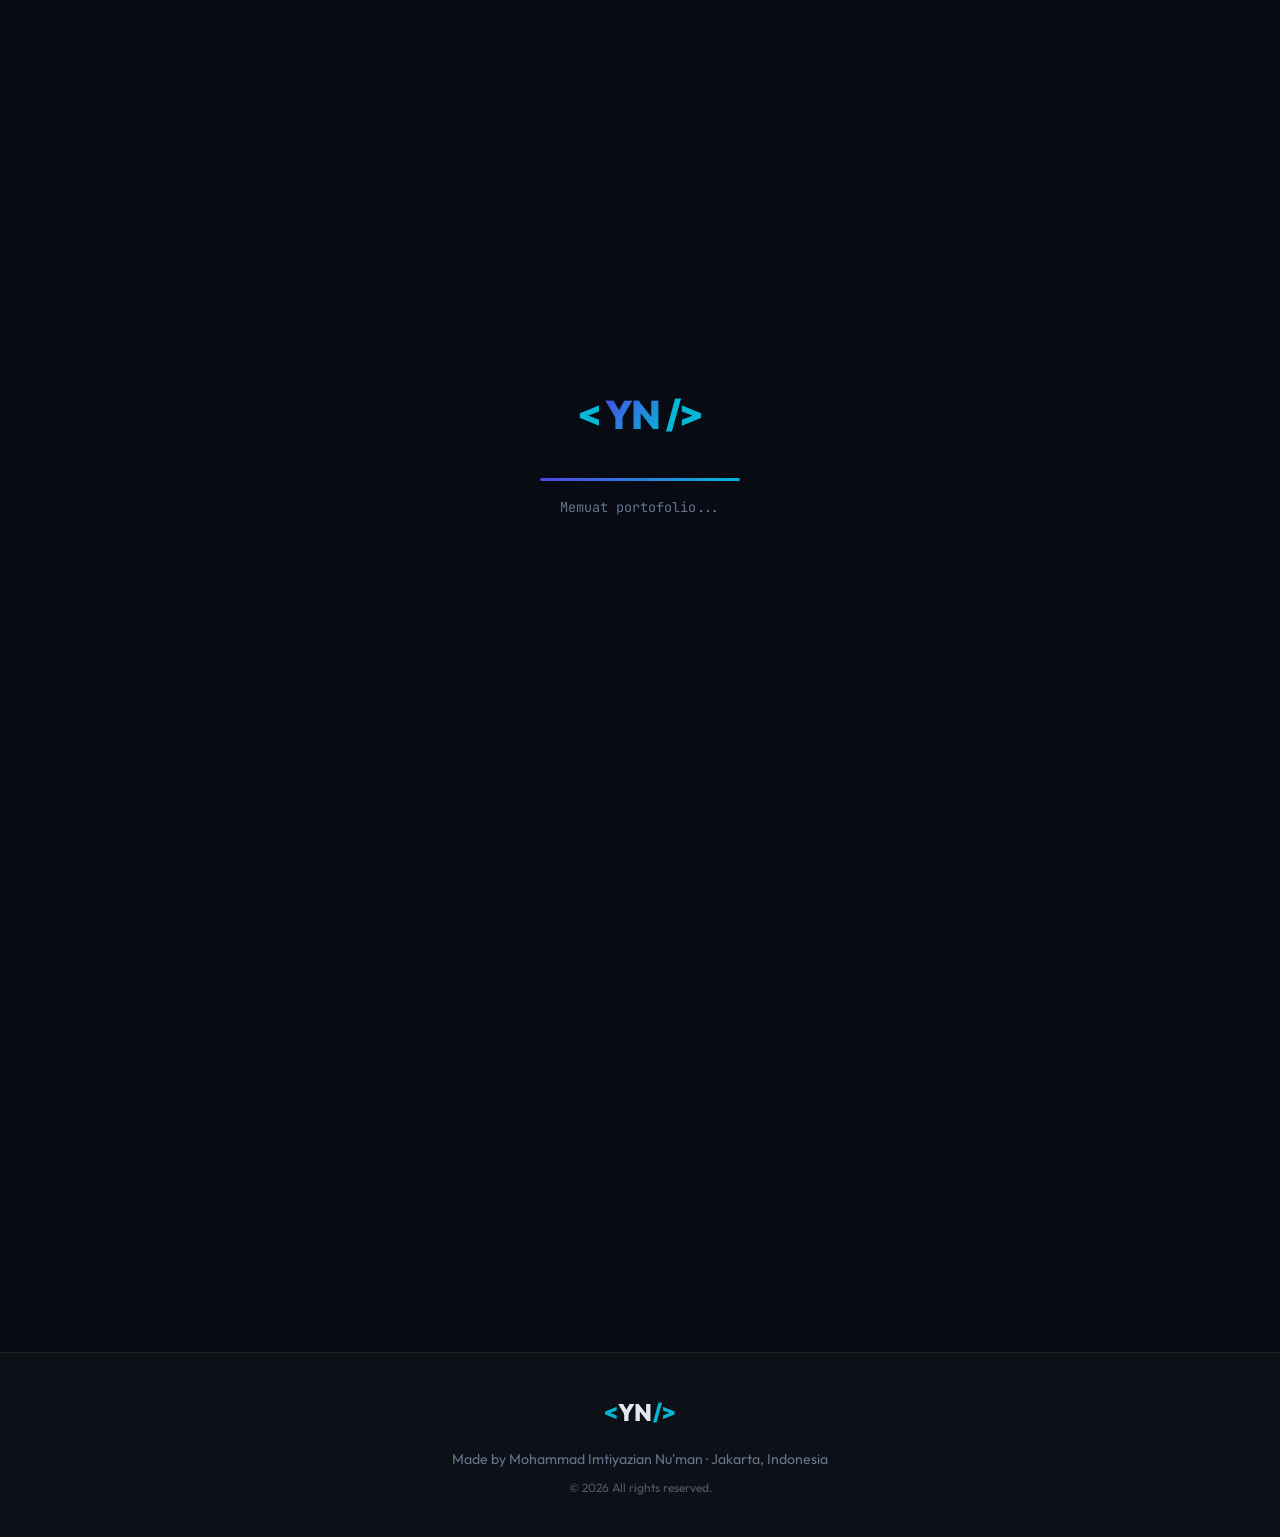
==== commit cdfb04bd: "Update portfolio and mobile layouts Co-authored-by: Copilot <223556219+Copilot@users.noreply.github." ====
--- a/about.html
+++ b/about.html
@@ -53,7 +53,7 @@
           <span class="lang-divider">|</span>
           <span class="lang-other" id="langOther">EN</span>
         </button>
-        <button class="hamburger" id="hamburger" aria-label="Menu">
+        <button class="hamburger" id="hamburger" aria-label="Menu" aria-controls="navLinks" aria-expanded="false">
           <span></span><span></span><span></span>
         </button>
       </div>
@@ -65,7 +65,10 @@
     <div class="container">
 
       <!-- Breadcrumb / Back -->
-      <a href="index.html" class="page-nav-back" data-i18n="back.home">← Kembali ke Beranda</a>
+      <a href="index.html" class="page-nav-back">
+        <svg viewBox="0 0 24 24" fill="none" stroke="currentColor" stroke-width="2" width="17" height="17" aria-hidden="true"><path d="m3 10 9-7 9 7"/><path d="M5 9v12h14V9"/><path d="M9 21v-7h6v7"/></svg>
+        <span data-i18n="back.home">Kembali ke Beranda</span>
+      </a>
 
       <!-- Page Hero Header -->
       <header class="page-hero" data-aos="fade-up">
@@ -77,12 +80,69 @@
           <span data-i18n="about.title">Tentang</span> <span class="gradient-text" data-i18n="about.title2">Saya</span>
         </h1>
         <p class="page-hero-sub" data-i18n="about.sub">
-          Mengenal lebih dekat latar belakang, karakter, dan minat saya
+          Sekilas tentang latar belakang pendidikan, pengalaman, dan kompetensi yang saya kembangkan
         </p>
       </header>
 
       <!-- About Grid Content -->
       <div class="about-grid">
+        <div class="about-sidebar">
+          <div class="about-profile-card glass-card" data-aos="fade-left" style="text-align: center; padding: 2rem;">
+            <div style="width: 140px; height: 140px; border-radius: 50%; overflow: hidden; margin: 0 auto 1.25rem; border: 3px solid rgba(6,182,212,0.4); box-shadow: 0 0 25px rgba(6,182,212,0.25);">
+              <img src="image/zian.jpeg" alt="Mohammad Imtiyazian Nu'man" style="width: 100%; height: 100%; object-fit: cover; object-position: center 48%; display: block;" />
+            </div>
+            <h3 style="font-size: 1.25rem; font-weight: 700; color: var(--text);">Mohammad Imtiyazian Nu'man</h3>
+            <p style="color: var(--secondary); font-size: 0.9rem; font-weight: 500; margin-top: 0.25rem;">IT Professional & Web Developer</p>
+            <div style="margin-top: 1.25rem; display: flex; justify-content: center;">
+              <a href="https://www.linkedin.com/in/imtiyazian" target="_blank" rel="noopener noreferrer" class="btn btn-ghost" style="padding: 0.5rem 1.4rem; font-size: 0.85rem; height: 38px; border-color: rgba(10, 102, 194, 0.4); color: #60a5fa;">
+                <svg viewBox="0 0 24 24" fill="#0a66c2" width="16" height="16"><path d="M16 8a6 6 0 0 1 6 6v7h-4v-7a2 2 0 0 0-2-2 2 2 0 0 0-2 2v7h-4v-7a6 6 0 0 1 6-6z"/><rect x="2" y="9" width="4" height="12"/><circle cx="4" cy="4" r="2"/></svg>
+                <span>Lihat Profil LinkedIn</span>
+              </a>
+            </div>
+          </div>
+
+          <div class="traits-card glass-card" data-aos="fade-left">
+            <h3 class="traits-title" data-i18n="about.traits.title">Karakter</h3>
+            <div class="trait-list">
+              <div class="trait-item">
+                <div class="trait-icon">🧠</div>
+                <div>
+                  <div class="trait-name" data-i18n="trait1.name">Pemikir Logis</div>
+                  <div class="trait-desc" data-i18n="trait1.desc">Analitis dalam memecahkan masalah</div>
+                </div>
+              </div>
+              <div class="trait-item">
+                <div class="trait-icon">🤝</div>
+                <div>
+                  <div class="trait-name" data-i18n="trait2.name">Team Player</div>
+                  <div class="trait-desc" data-i18n="trait2.desc">Kolaboratif dan komunikatif</div>
+                </div>
+              </div>
+              <div class="trait-item">
+                <div class="trait-icon">⚡</div>
+                <div>
+                  <div class="trait-name" data-i18n="trait3.name">Fast Learner</div>
+                  <div class="trait-desc" data-i18n="trait3.desc">Cepat adaptasi & belajar hal baru</div>
+                </div>
+              </div>
+              <div class="trait-item">
+                <div class="trait-icon">🎯</div>
+                <div>
+                  <div class="trait-name" data-i18n="trait4.name">Detail-Oriented</div>
+                  <div class="trait-desc" data-i18n="trait4.desc">Teliti dan bertanggung jawab</div>
+                </div>
+              </div>
+              <div class="trait-item">
+                <div class="trait-icon">💪</div>
+                <div>
+                  <div class="trait-name" data-i18n="trait5.name">Tahan Tekanan</div>
+                  <div class="trait-desc" data-i18n="trait5.desc">Konsisten dalam deadline ketat</div>
+                </div>
+              </div>
+            </div>
+          </div>
+        </div>
+
         <div class="about-text" data-aos="fade-right">
           <p class="about-paragraph" data-i18n="about.p1">
             Saya adalah <strong>mahasiswa tingkat akhir Teknik Informatika</strong> di Universitas Budi Luhur,
@@ -102,20 +162,12 @@
           </p>
           <div class="about-info-grid">
             <div class="info-item">
-              <span class="info-label">📍 <span data-i18n="about.loc.label">Lokasi</span></span>
-              <span class="info-value">Jakarta Barat</span>
-            </div>
-            <div class="info-item">
               <span class="info-label">🎓 <span data-i18n="about.status.label">Status</span></span>
               <span class="info-value" data-i18n="about.status.val">Mahasiswa Tingkat Akhir</span>
             </div>
             <div class="info-item">
               <span class="info-label">📧 Email</span>
               <a href="https://mail.google.com/mail/?view=cm&fs=1&to=mohammadzyan30@gmail.com" target="_blank" rel="noopener noreferrer" class="info-value">mohammadzyan30@gmail.com</a>
-            </div>
-            <div class="info-item">
-              <span class="info-label">📱 Phone / WA</span>
-              <a href="https://wa.me/6281382473906" target="_blank" rel="noopener noreferrer" class="info-value">081382473906</a>
             </div>
             <div class="info-item" style="grid-column: 1 / -1;">
               <span class="info-label">💼 LinkedIn</span>
@@ -124,10 +176,14 @@
                 <span>linkedin.com/in/imtiyazian</span>
               </a>
             </div>
+            <div class="info-item">
+              <span class="info-label">📍 <span data-i18n="about.loc.label">Lokasi</span></span>
+              <span class="info-value" data-i18n="about.loc.value">Jakarta Barat</span>
+            </div>
           </div>
 
           <div style="margin-top: 2rem; display: flex; gap: 1rem; flex-wrap: wrap;">
-            <a href="CV/CV-MOHAMMAD%20IMTIYAZIAN%20NU'MAN.pdf" target="_blank" class="btn btn-ghost" id="about-cv-btn">
+            <a href="CV/EN-CV%20MOHAMMAD%20IMTIYAZIAN%20NU%27MAN.pdf" target="_blank" class="btn btn-ghost" id="about-cv-btn">
               <svg viewBox="0 0 24 24" fill="none" stroke="currentColor" stroke-width="2" width="17" height="17"><path d="M14 2H6a2 2 0 0 0-2 2v16a2 2 0 0 0 2 2h12a2 2 0 0 0 2-2V8z"/><polyline points="14 2 14 8 20 8"/><line x1="16" y1="13" x2="8" y2="13"/><line x1="16" y1="17" x2="8" y2="17"/></svg>
               <span data-i18n="hero.cta.cv">Lihat CV</span>
             </a>
@@ -137,63 +193,6 @@
             </a>
           </div>
         </div>
-
-        <div class="about-traits" data-aos="fade-left">
-          <div class="about-profile-card glass-card" style="margin-bottom: 1.5rem; text-align: center; padding: 2rem;">
-            <div style="width: 140px; height: 140px; border-radius: 50%; overflow: hidden; margin: 0 auto 1.25rem; border: 3px solid rgba(6,182,212,0.4); box-shadow: 0 0 25px rgba(6,182,212,0.25);">
-              <img src="image/zian.jpeg" alt="Mohammad Imtiyazian Nu'man" style="width: 100%; height: 100%; object-fit: cover; object-position: center 48%; display: block;" />
-            </div>
-            <h3 style="font-size: 1.25rem; font-weight: 700; color: var(--text);">Mohammad Imtiyazian Nu'man</h3>
-            <p style="color: var(--secondary); font-size: 0.9rem; font-weight: 500; margin-top: 0.25rem;">IT Professional & Web Developer</p>
-            <div style="margin-top: 1.25rem; display: flex; justify-content: center;">
-              <a href="https://www.linkedin.com/in/imtiyazian" target="_blank" rel="noopener noreferrer" class="btn btn-ghost" style="padding: 0.5rem 1.4rem; font-size: 0.85rem; height: 38px; border-color: rgba(10, 102, 194, 0.4); color: #60a5fa;">
-                <svg viewBox="0 0 24 24" fill="#0a66c2" width="16" height="16"><path d="M16 8a6 6 0 0 1 6 6v7h-4v-7a2 2 0 0 0-2-2 2 2 0 0 0-2 2v7h-4v-7a6 6 0 0 1 6-6z"/><rect x="2" y="9" width="4" height="12"/><circle cx="4" cy="4" r="2"/></svg>
-                <span>Lihat Profil LinkedIn</span>
-              </a>
-            </div>
-          </div>
-
-          <div class="traits-card glass-card">
-            <h3 class="traits-title" data-i18n="about.traits.title">Karakter</h3>
-            <div class="trait-list">
-              <div class="trait-item">
-                <div class="trait-icon">🧠</div>
-                <div>
-                  <div class="trait-name" data-i18n="trait1.name">Pemikir Logis</div>
-                  <div class="trait-desc" data-i18n="trait1.desc">Analitis dalam memecahkan masalah</div>
-                </div>
-              </div>
-              <div class="trait-item">
-                <div class="trait-icon">🤝</div>
-                <div>
-                  <div class="trait-name" data-i18n="trait2.name">Team Player</div>
-                  <div class="trait-desc" data-i18n="trait2.desc">Kolaboratif dan komunikatif</div>
-                </div>
-              </div>
-              <div class="trait-item">
-                <div class="trait-icon">⚡</div>
-                <div>
-                  <div class="trait-name" data-i18n="trait3.name">Fast Learner</div>
-                  <div class="trait-desc" data-i18n="trait3.desc">Cepat adaptasi & belajar hal baru</div>
-                </div>
-              </div>
-              <div class="trait-item">
-                <div class="trait-icon">🎯</div>
-                <div>
-                  <div class="trait-name" data-i18n="trait4.name">Detail-Oriented</div>
-                  <div class="trait-desc" data-i18n="trait4.desc">Teliti dan bertanggung jawab</div>
-                </div>
-              </div>
-              <div class="trait-item">
-                <div class="trait-icon">💪</div>
-                <div>
-                  <div class="trait-name" data-i18n="trait5.name">Tahan Tekanan</div>
-                  <div class="trait-desc" data-i18n="trait5.desc">Konsisten dalam deadline ketat</div>
-                </div>
-              </div>
-            </div>
-          </div>
-        </div>
       </div>
 
     </div>
@@ -207,7 +206,7 @@
           <span class="logo-bracket">&lt;</span>YN<span class="logo-bracket">/&gt;</span>
         </div>
         <p class="footer-text">
-          Made with ❤️ by Mohammad Imtiyazian Nu'man · Jakarta, Indonesia
+          Made by Mohammad Imtiyazian Nu'man · Jakarta, Indonesia
         </p>
         <p class="footer-copy">© 2026 All rights reserved.</p>
       </div>
--- a/style.css
+++ b/style.css
@@ -483,11 +483,12 @@
 
 .hero-greeting {
   font-size: 1.1rem;
-  font-weight: 500;
-  color: var(--text-muted);
+  font-weight: 700;
+  color: var(--text);
+  opacity: 0.6;
   margin-bottom: 0.25rem;
-  font-family: var(--font-mono);
-  letter-spacing: 2px;
+  font-family: var(--font);
+  letter-spacing: 0.5px;
   text-transform: uppercase;
 }
 
@@ -808,34 +809,6 @@
   50% { transform: translateY(-8px); }
 }
 
-/* Scroll Indicator */
-.scroll-indicator {
-  position: absolute;
-  bottom: 2rem;
-  left: 50%;
-  transform: translateX(-50%);
-  width: 26px;
-  height: 42px;
-  border: 2px solid rgba(255,255,255,0.2);
-  border-radius: 99px;
-  display: flex;
-  justify-content: center;
-  padding: 6px;
-}
-
-.scroll-dot {
-  width: 4px;
-  height: 4px;
-  background: var(--secondary);
-  border-radius: 50%;
-  animation: scrollDown 2s ease-in-out infinite;
-}
-
-@keyframes scrollDown {
-  0% { transform: translateY(0); opacity: 1; }
-  100% { transform: translateY(16px); opacity: 0; }
-}
-
 /* ==========================================
    SECTIONS
    ========================================== */
@@ -902,8 +875,22 @@
 .about-grid {
   display: grid;
   grid-template-columns: 1fr 1fr;
-  gap: 3rem;
+  grid-template-areas: "text sidebar";
+  column-gap: 3rem;
   align-items: start;
+}
+
+.about-text { grid-area: text; }
+.about-sidebar {
+  grid-area: sidebar;
+  display: flex;
+  flex-direction: column;
+  gap: 6rem;
+}
+.about-profile-card,
+.traits-card {
+  width: 100%;
+  align-self: center;
 }
 
 .about-paragraph {
@@ -1843,7 +1830,23 @@
   .hero-stats { justify-content: center; }
   .hero-roles { display: inline-block; }
 
-  .about-grid { grid-template-columns: 1fr; }
+  .about-grid {
+    grid-template-columns: 1fr;
+    grid-template-areas:
+      "profile"
+      "text"
+      "traits";
+    row-gap: 6rem;
+  }
+
+  .about-sidebar { display: contents; }
+  .about-profile-card { grid-area: profile; }
+  .about-text { grid-area: text; }
+  .traits-card { grid-area: traits; }
+  .about-profile-card,
+  .traits-card {
+    justify-self: center;
+  }
 
   .skill-card-wide { grid-column: span 1; }
 
@@ -1892,31 +1895,91 @@
 }
 
 @media (max-width: 768px) {
+  .hero-name-block {
+    text-align: center;
+  }
+
+  .hero-title {
+    justify-content: center;
+  }
+
+  body.nav-open { overflow: hidden; }
+
+  .nav-overlay {
+    position: fixed;
+    inset: 0;
+    z-index: 998;
+    background: rgba(3, 6, 14, 0.68);
+    backdrop-filter: blur(4px);
+    -webkit-backdrop-filter: blur(4px);
+  }
+
   .nav-links {
     position: fixed;
-    top: 0; right: -100%;
+    top: 0;
+    right: 0;
     bottom: 0;
-    width: 80%;
-    max-width: 300px;
-    background: rgba(8,11,20,0.98);
-    backdrop-filter: blur(20px);
+    width: min(88vw, 360px);
+    padding: calc(5.5rem + env(safe-area-inset-top, 0px)) 1.25rem calc(1.5rem + env(safe-area-inset-bottom, 0px));
+    overflow-y: auto;
+    overscroll-behavior: contain;
+    background: rgba(10,14,27,0.98);
+    backdrop-filter: blur(24px);
+    -webkit-backdrop-filter: blur(24px);
     border-left: 1px solid var(--border);
+    box-shadow: -20px 0 60px rgba(0,0,0,0.4);
     flex-direction: column;
     align-items: flex-start;
-    padding: 5rem 2rem 2rem;
-    gap: 0.25rem;
-    transition: right 0.3s ease;
-    z-index: 999;
-  }
-
-  .nav-links.open { right: 0; }
+    gap: 0.5rem;
+    transform: translateX(105%);
+    visibility: hidden;
+    transition: transform 0.3s ease, visibility 0.3s ease;
+    z-index: 1001;
+  }
+
+  .nav-links.open {
+    transform: translateX(0);
+    visibility: visible;
+  }
+
+  .nav-links li { width: 100%; }
 
   .nav-link {
+    display: flex;
+    align-items: center;
     width: 100%;
+    min-height: 3.25rem;
     padding: 0.75rem 1rem;
-  }
-
-  .hamburger { display: flex; }
+    font-size: 1.05rem;
+    border: 1px solid transparent;
+  }
+
+  .nav-link::after { display: none; }
+
+  .nav-link.active-nav:not(.nav-cta) {
+    color: var(--text);
+    background: rgba(99,102,241,0.12);
+    border-color: rgba(99,102,241,0.2);
+  }
+
+  .nav-link:not(.nav-cta):hover,
+  .nav-link:not(.nav-cta):focus-visible {
+    color: var(--text);
+    background: rgba(255,255,255,0.05);
+    outline: none;
+  }
+
+  .nav-link.nav-cta {
+    justify-content: center;
+    min-height: 3.5rem;
+    margin-top: 0.5rem;
+  }
+
+  .hamburger {
+    display: flex;
+    position: relative;
+    z-index: 1002;
+  }
   .lang-label { display: none; }
 
   .section { padding: 4rem 0; }
@@ -1994,17 +2057,24 @@
 .page-nav-back {
   display: inline-flex;
   align-items: center;
-  gap: 0.5rem;
-  color: var(--text-muted);
-  font-size: 0.9rem;
+  gap: 0.6rem;
+  color: var(--text);
+  font-size: 0.95rem;
+  font-weight: 600;
+  background: rgba(255, 255, 255, 0.04);
+  border: 1px solid var(--border);
+  border-radius: 999px;
+  padding: 0.65rem 1rem;
   margin-bottom: 1.5rem;
-  transition: color 0.2s ease, transform 0.2s ease;
+  transition: color 0.2s ease, transform 0.2s ease, background 0.2s ease, border-color 0.2s ease;
   text-decoration: none;
 }
 
 .page-nav-back:hover {
   color: var(--secondary);
-  transform: translateX(-3px);
+  background: rgba(6, 182, 212, 0.08);
+  border-color: rgba(6, 182, 212, 0.45);
+  transform: translateY(-2px);
 }
 
 .home-explore-grid {
@@ -2027,6 +2097,10 @@
   border-radius: var(--radius-lg);
 }
 
+.explore-contact-card {
+  grid-column: span 2;
+}
+
 .explore-card:hover {
   transform: translateY(-6px);
   border-color: var(--primary);
@@ -2060,3 +2134,9 @@
   font-weight: 600;
   color: var(--secondary);
 }
+
+@media (max-width: 768px) {
+  .explore-contact-card {
+    grid-column: 1 / -1;
+  }
+}
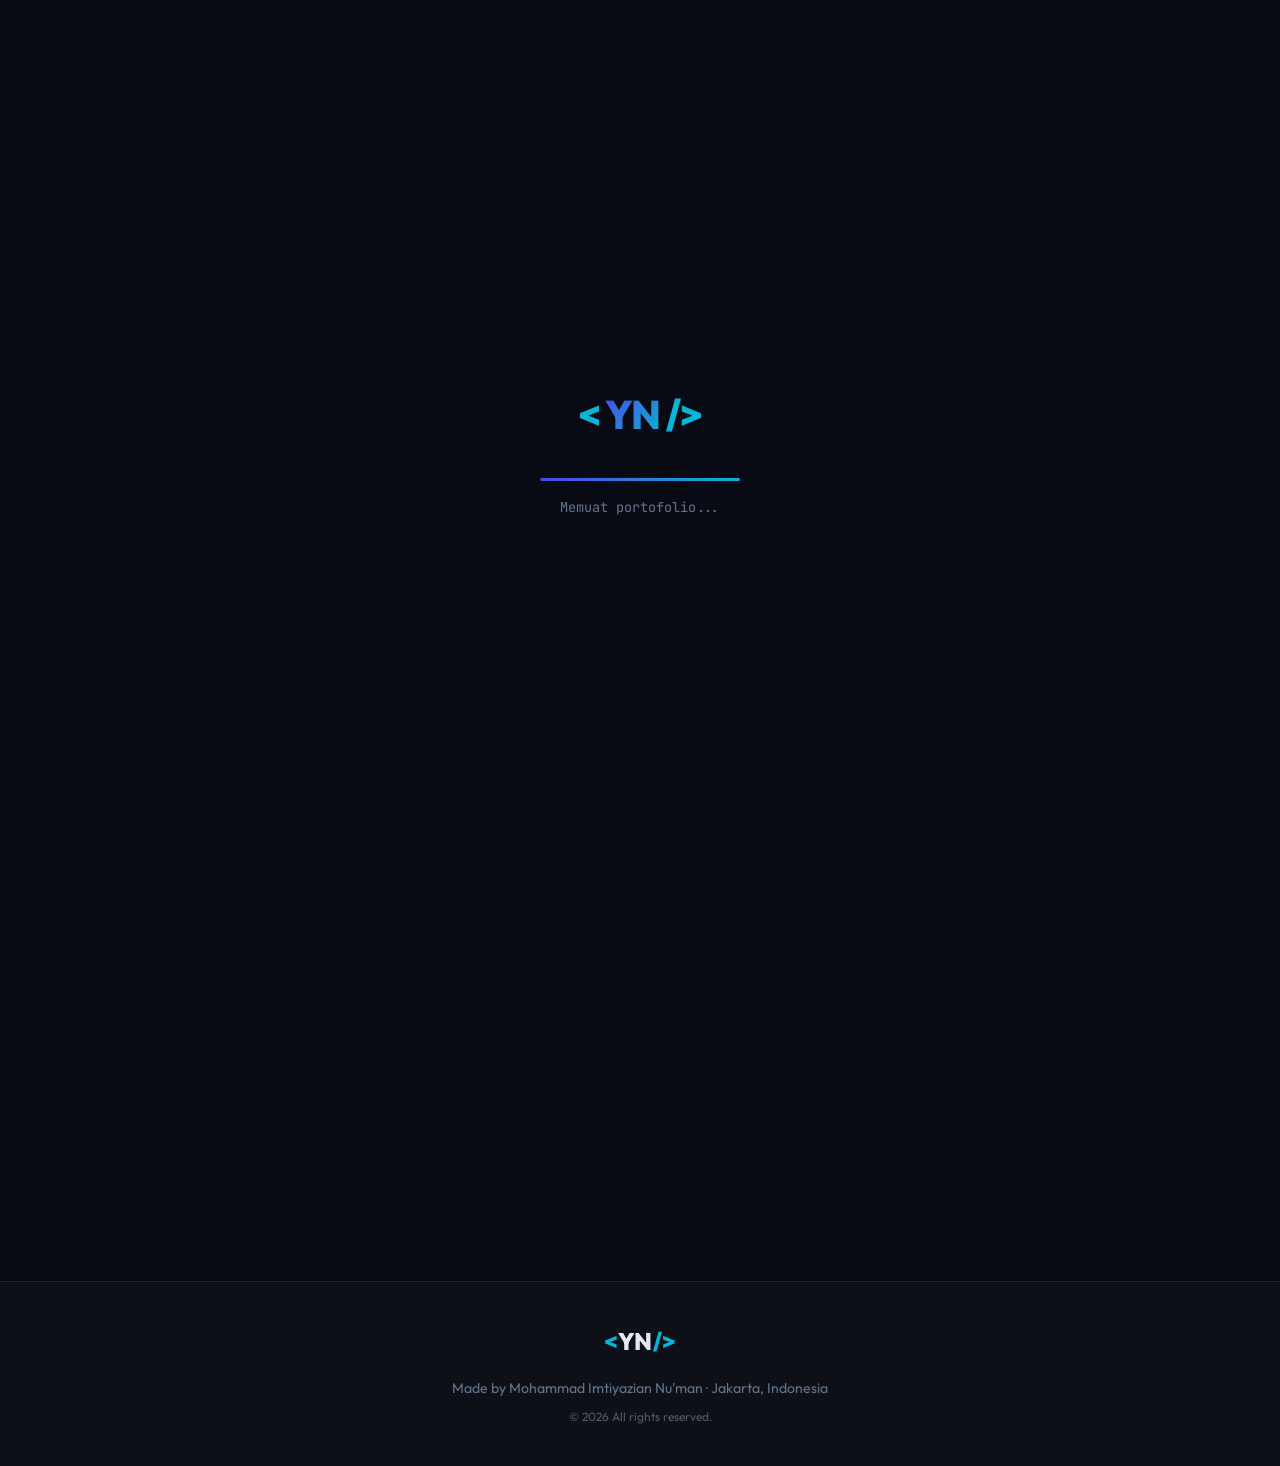
==== commit d8d8d195: "Improve mobile navigation and card rendering Co-authored-by: Copilot <223556219+Copilot@users.norepl" ====
--- a/about.html
+++ b/about.html
@@ -47,6 +47,10 @@
         <li><a href="contact.html" class="nav-link nav-cta" data-i18n="nav.contact">Kontak</a></li>
       </ul>
       <div class="nav-right">
+        <a href="index.html" class="nav-home" aria-label="Beranda / Home" title="Beranda / Home">
+          <svg viewBox="0 0 24 24" fill="none" stroke="currentColor" stroke-width="2" width="18" height="18" aria-hidden="true"><path d="m3 10 9-7 9 7"/><path d="M5 9v12h14V9"/><path d="M9 21v-7h6v7"/></svg>
+          <span data-i18n="nav.home">Beranda</span>
+        </a>
         <!-- Language Toggle (one-click) -->
         <button class="lang-toggle" id="langToggle" aria-label="Switch Language">
           <span class="lang-label" id="langLabel">ID</span>
@@ -63,12 +67,6 @@
   <!-- ========== MAIN CONTENT ========== -->
   <main class="page-main">
     <div class="container">
-
-      <!-- Breadcrumb / Back -->
-      <a href="index.html" class="page-nav-back">
-        <svg viewBox="0 0 24 24" fill="none" stroke="currentColor" stroke-width="2" width="17" height="17" aria-hidden="true"><path d="m3 10 9-7 9 7"/><path d="M5 9v12h14V9"/><path d="M9 21v-7h6v7"/></svg>
-        <span data-i18n="back.home">Kembali ke Beranda</span>
-      </a>
 
       <!-- Page Hero Header -->
       <header class="page-hero" data-aos="fade-up">
--- a/style.css
+++ b/style.css
@@ -212,6 +212,12 @@
   padding: 0.75rem 0;
 }
 
+body.nav-open .navbar.scrolled {
+  transition: none;
+  backdrop-filter: none;
+  -webkit-backdrop-filter: none;
+}
+
 .nav-container {
   max-width: 1200px;
   margin: 0 auto;
@@ -325,6 +331,30 @@
 
 .lang-toggle:active { transform: scale(0.96); }
 
+.nav-home {
+  display: inline-flex;
+  align-items: center;
+  justify-content: center;
+  gap: 0.45rem;
+  min-height: 2.35rem;
+  padding: 0.38rem 0.8rem;
+  color: var(--text-subtle);
+  background: rgba(255,255,255,0.05);
+  border: 1px solid var(--border);
+  border-radius: 99px;
+  font-size: 0.82rem;
+  font-weight: 600;
+  white-space: nowrap;
+  transition: var(--transition);
+}
+
+.nav-home:hover {
+  color: var(--text);
+  border-color: var(--primary);
+  background: linear-gradient(135deg, rgba(79,70,229,0.15), rgba(6,182,212,0.15));
+  transform: translateY(-1px);
+}
+
 .lang-label {
   color: var(--secondary);
   font-weight: 700;
@@ -869,6 +899,19 @@
   box-shadow: var(--shadow-lg), var(--shadow-glow);
 }
 
+@media (hover: none) {
+  .glass-card:hover {
+    background: var(--bg-card);
+    border-color: var(--border);
+    transform: none;
+    box-shadow: none;
+  }
+
+  .edu-card:hover .edu-logo {
+    transform: none;
+  }
+}
+
 /* ==========================================
    ABOUT
    ========================================== */
@@ -1895,6 +1938,11 @@
 }
 
 @media (max-width: 768px) {
+  .glass-card {
+    backdrop-filter: none;
+    -webkit-backdrop-filter: none;
+  }
+
   .hero-name-block {
     text-align: center;
   }
@@ -1992,7 +2040,13 @@
 
   .cursor, .cursor-follower { display: none; }
   body { cursor: auto; }
-  .btn, .nav-link, .hamburger, .contact-card, .skill-tag { cursor: pointer; }
+  .btn, .nav-link, .nav-home, .hamburger, .contact-card, .skill-tag { cursor: pointer; }
+  .nav-home {
+    width: 2.35rem;
+    min-height: 2.35rem;
+    padding: 0;
+  }
+  .nav-home span { display: none; }
 }
 
 @media (max-width: 480px) {
@@ -2054,29 +2108,6 @@
   line-height: 1.6;
 }
 
-.page-nav-back {
-  display: inline-flex;
-  align-items: center;
-  gap: 0.6rem;
-  color: var(--text);
-  font-size: 0.95rem;
-  font-weight: 600;
-  background: rgba(255, 255, 255, 0.04);
-  border: 1px solid var(--border);
-  border-radius: 999px;
-  padding: 0.65rem 1rem;
-  margin-bottom: 1.5rem;
-  transition: color 0.2s ease, transform 0.2s ease, background 0.2s ease, border-color 0.2s ease;
-  text-decoration: none;
-}
-
-.page-nav-back:hover {
-  color: var(--secondary);
-  background: rgba(6, 182, 212, 0.08);
-  border-color: rgba(6, 182, 212, 0.45);
-  transform: translateY(-2px);
-}
-
 .home-explore-grid {
   display: grid;
   grid-template-columns: repeat(auto-fit, minmax(260px, 1fr));
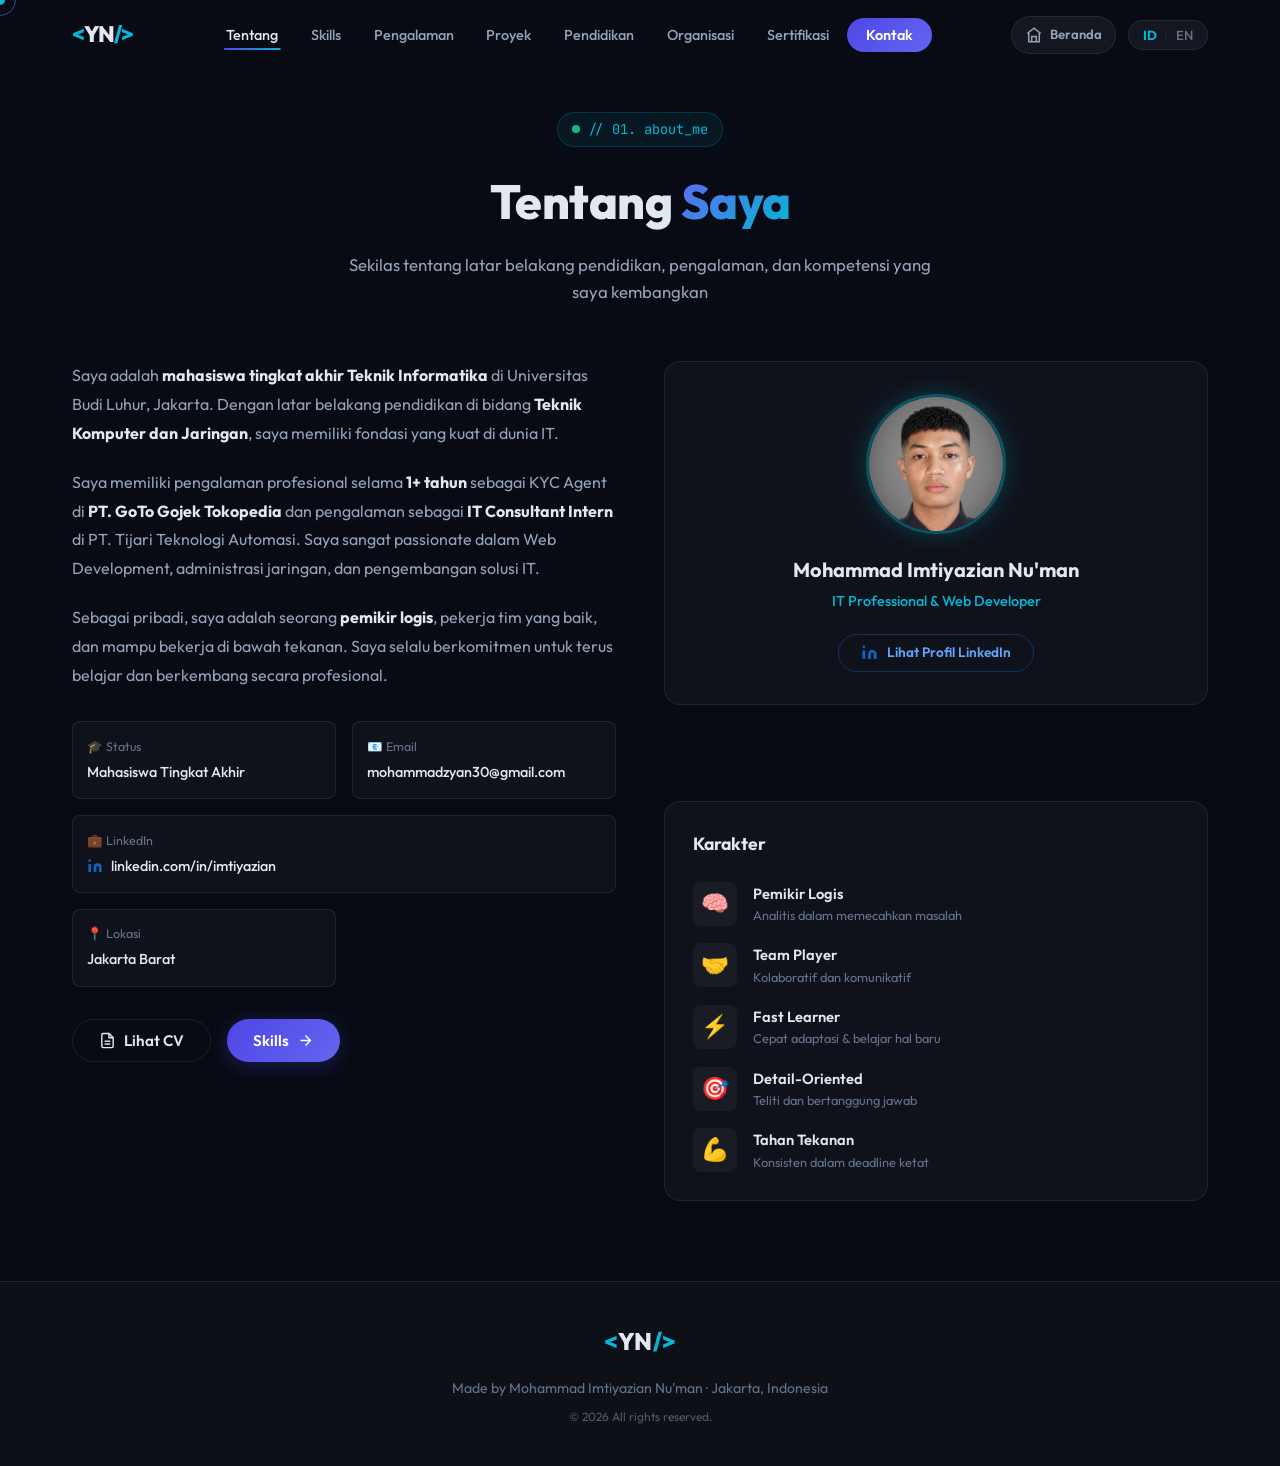
==== commit 1b26adf8: "Add projects portfolio page Co-authored-by: Copilot <223556219+Copilot@users.noreply.github.com>" ====
--- a/about.html
+++ b/about.html
@@ -41,6 +41,7 @@
         <li><a href="about.html" class="nav-link active-nav" data-i18n="nav.about">Tentang</a></li>
         <li><a href="skills.html" class="nav-link" data-i18n="nav.skills">Skills</a></li>
         <li><a href="experience.html" class="nav-link" data-i18n="nav.experience">Pengalaman</a></li>
+        <li><a href="projects.html" class="nav-link" data-i18n="nav.projects">Proyek</a></li>
         <li><a href="education.html" class="nav-link" data-i18n="nav.education">Pendidikan</a></li>
         <li><a href="organization.html" class="nav-link" data-i18n="nav.organization">Organisasi</a></li>
         <li><a href="certifications.html" class="nav-link" data-i18n="nav.certifications">Sertifikasi</a></li>
--- a/style.css
+++ b/style.css
@@ -2051,6 +2051,7 @@
 
 @media (max-width: 480px) {
   .hero-title { font-size: 2rem; letter-spacing: -1px; }
+  .page-hero-title { font-size: clamp(1.5rem, 8vw, 2rem); }
   .hero-stats { gap: 1rem; }
   .hero-actions { flex-direction: column; }
   .btn { width: 100%; justify-content: center; }
@@ -2171,3 +2172,71 @@
     grid-column: 1 / -1;
   }
 }
+
+.project-grid {
+  display: grid;
+  grid-template-columns: repeat(auto-fit, minmax(min(100%, 420px), 1fr));
+  gap: 1.5rem;
+}
+
+.project-card {
+  overflow: hidden;
+  border: 1px solid var(--border);
+  border-radius: var(--radius-lg);
+}
+
+.project-image {
+  display: block;
+  width: 100%;
+  aspect-ratio: 16 / 9;
+  object-fit: cover;
+  background: var(--bg-2);
+  border-bottom: 1px solid var(--border);
+}
+
+.project-content {
+  padding: 1.5rem;
+}
+
+.project-status {
+  display: inline-flex;
+  align-items: center;
+  gap: 0.45rem;
+  color: var(--success);
+  font-family: var(--font-mono);
+  font-size: 0.78rem;
+  margin-bottom: 0.75rem;
+}
+
+.project-title {
+  font-size: 1.35rem;
+  font-weight: 700;
+  margin-bottom: 0.6rem;
+}
+
+.project-description {
+  color: var(--text-subtle);
+  line-height: 1.65;
+}
+
+.project-tags {
+  display: flex;
+  flex-wrap: wrap;
+  gap: 0.5rem;
+  margin: 1.15rem 0 1.35rem;
+}
+
+.project-tag {
+  padding: 0.35rem 0.7rem;
+  color: var(--secondary);
+  background: rgba(6, 182, 212, 0.08);
+  border: 1px solid rgba(6, 182, 212, 0.2);
+  border-radius: 99px;
+  font-size: 0.8rem;
+}
+
+.project-actions {
+  display: flex;
+  flex-wrap: wrap;
+  gap: 0.75rem;
+}
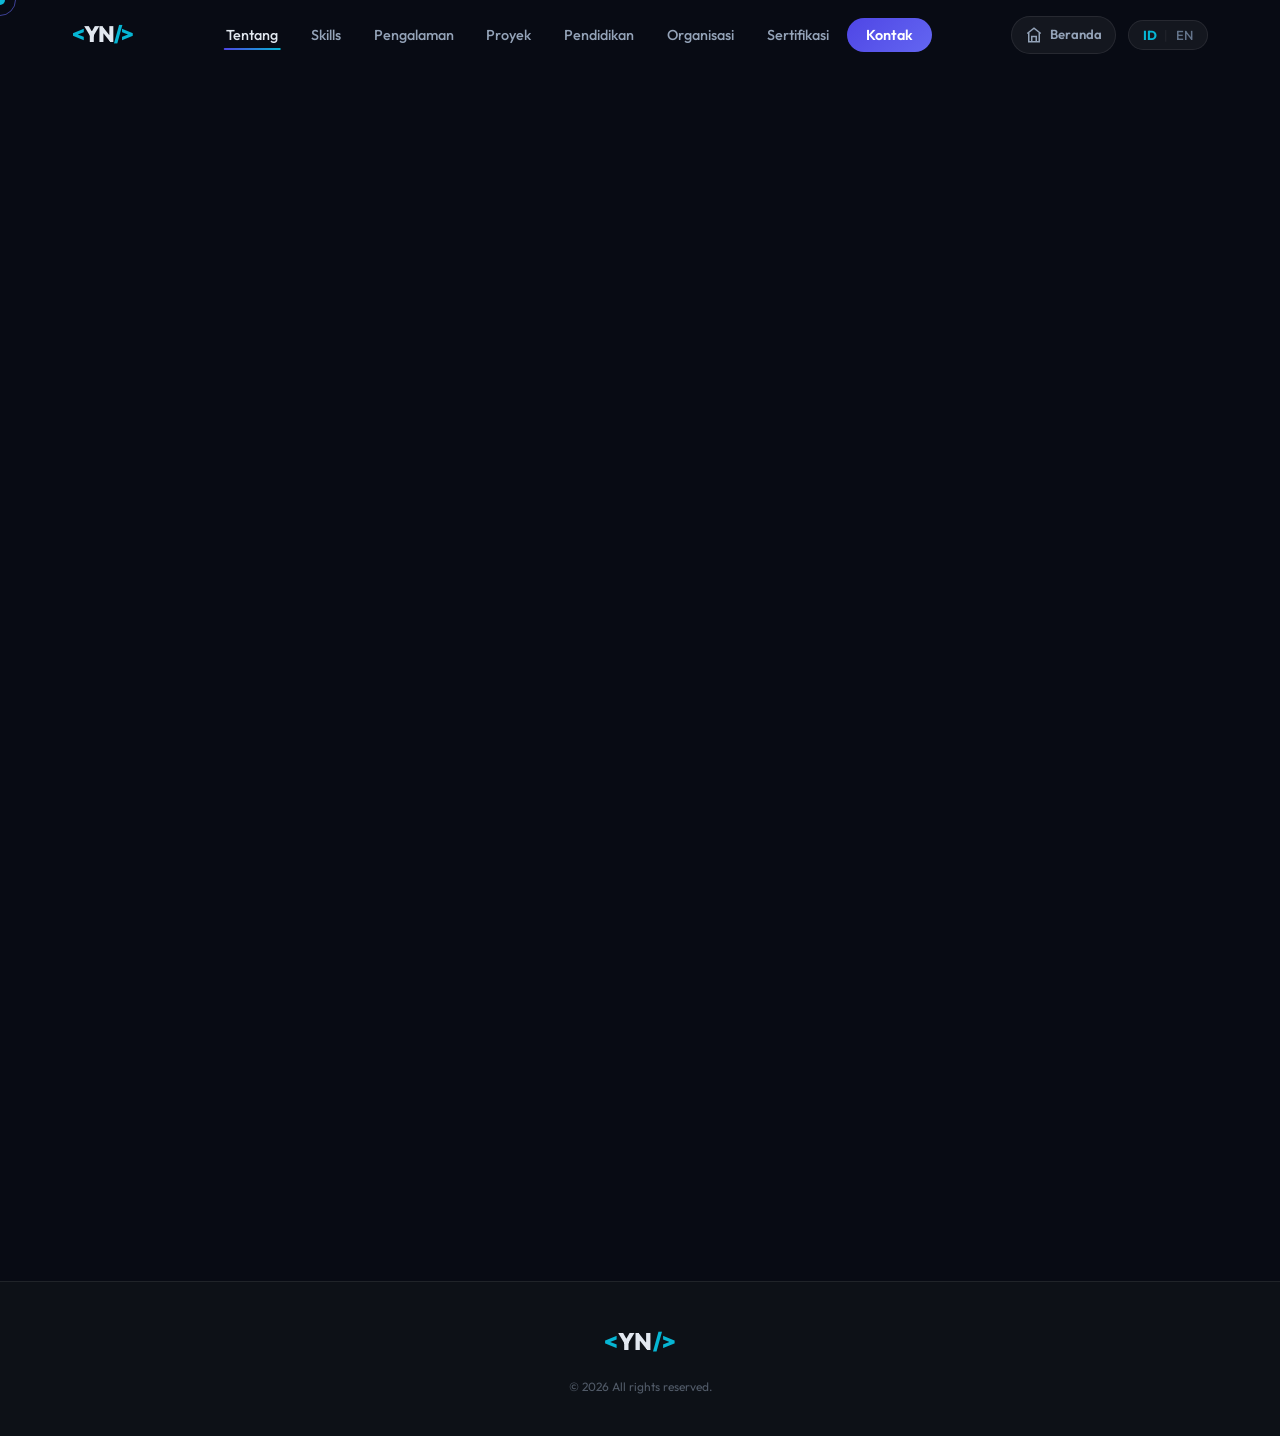
==== commit 7a406877: "Fix portfolio section navigation and footer Co-authored-by: Copilot <223556219+Copilot@users.noreply" ====
--- a/about.html
+++ b/about.html
@@ -204,9 +204,6 @@
         <div class="footer-logo">
           <span class="logo-bracket">&lt;</span>YN<span class="logo-bracket">/&gt;</span>
         </div>
-        <p class="footer-text">
-          Made by Mohammad Imtiyazian Nu'man · Jakarta, Indonesia
-        </p>
         <p class="footer-copy">© 2026 All rights reserved.</p>
       </div>
     </div>
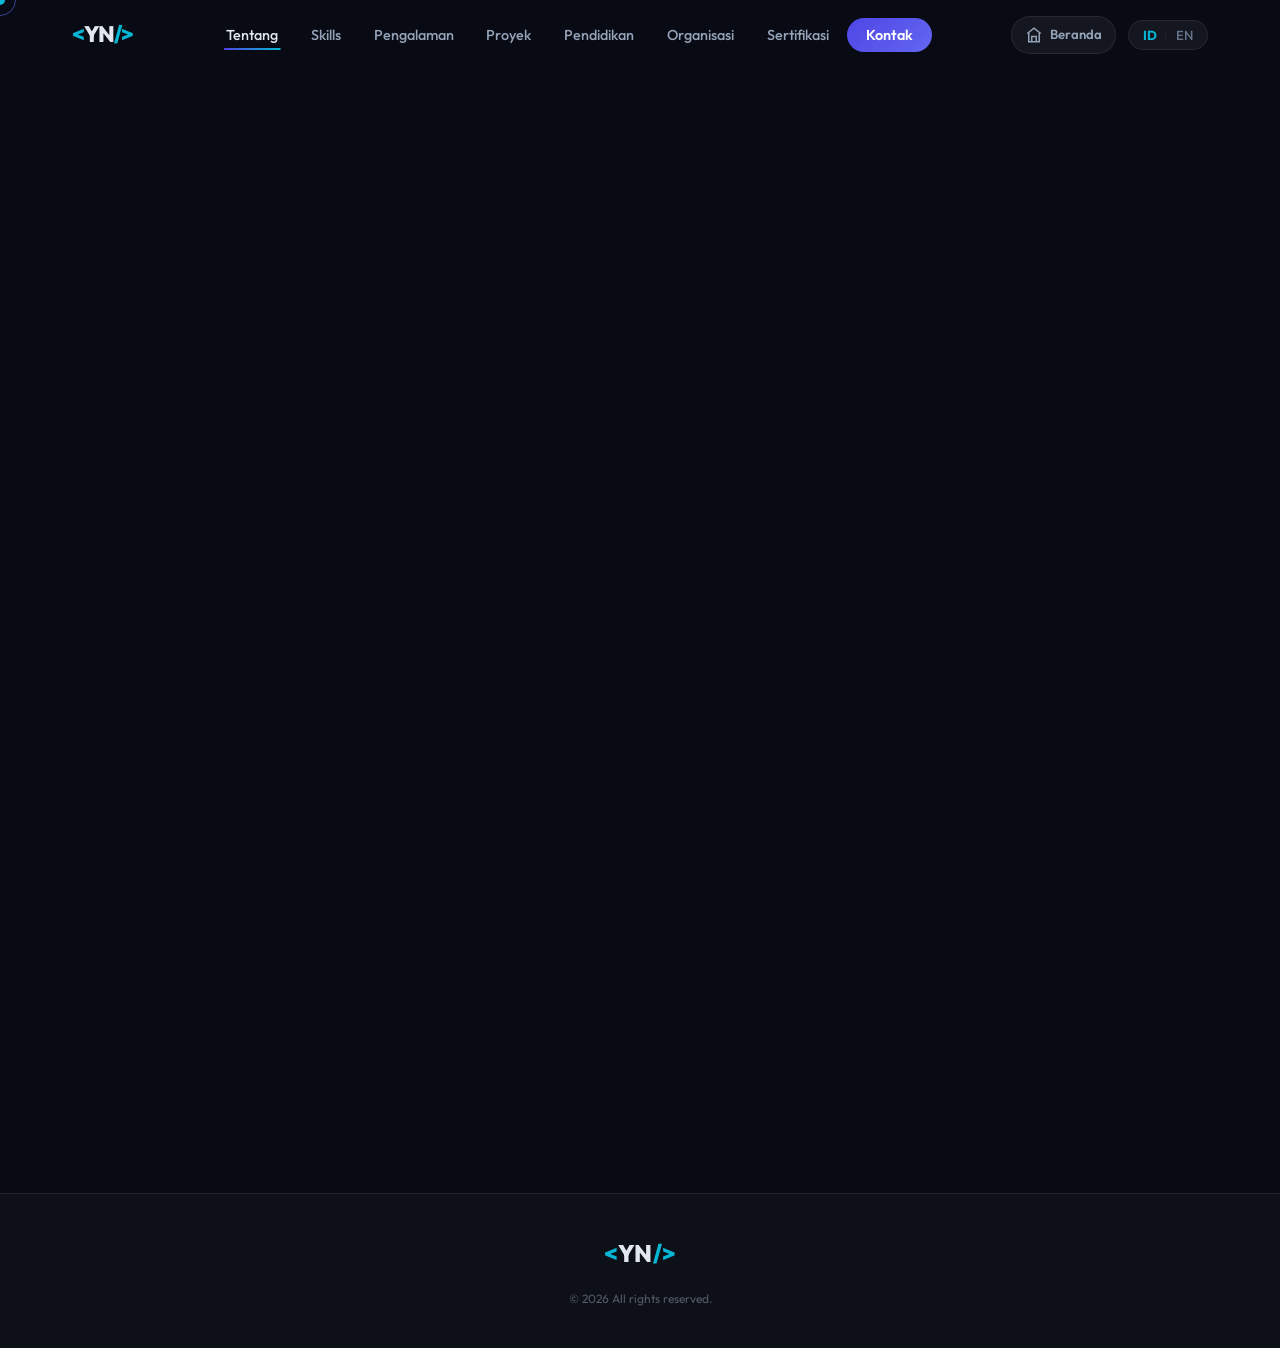
==== commit 725cd822: "Install Vercel Web Analytics Implemented Vercel Web Analytics for Static HTML Portfolio Website  Sum" ====
--- a/about.html
+++ b/about.html
@@ -9,6 +9,10 @@
   <link rel="preconnect" href="https://fonts.gstatic.com" crossorigin />
   <link href="https://fonts.googleapis.com/css2?family=Outfit:wght@300;400;500;600;700;800;900&family=JetBrains+Mono:wght@400;500&display=swap" rel="stylesheet" />
   <link rel="stylesheet" href="style.css" />
+  <script>
+    window.va = window.va || function () { (window.vaq = window.vaq || []).push(arguments); };
+  </script>
+  <script defer src="/_vercel/insights/script.js"></script>
 </head>
 <body>
 
--- a/style.css
+++ b/style.css
@@ -928,7 +928,7 @@
   grid-area: sidebar;
   display: flex;
   flex-direction: column;
-  gap: 6rem;
+  gap: 0.5rem;
 }
 .about-profile-card,
 .traits-card {
@@ -1438,6 +1438,10 @@
   display: block;
 }
 
+.logo-smk img {
+  transform: translateY(-2px);
+}
+
 .edu-degree {
   font-size: 1rem;
   font-weight: 700;
@@ -1879,7 +1883,7 @@
       "profile"
       "text"
       "traits";
-    row-gap: 6rem;
+    row-gap: 0.5rem;
   }
 
   .about-sidebar { display: contents; }
